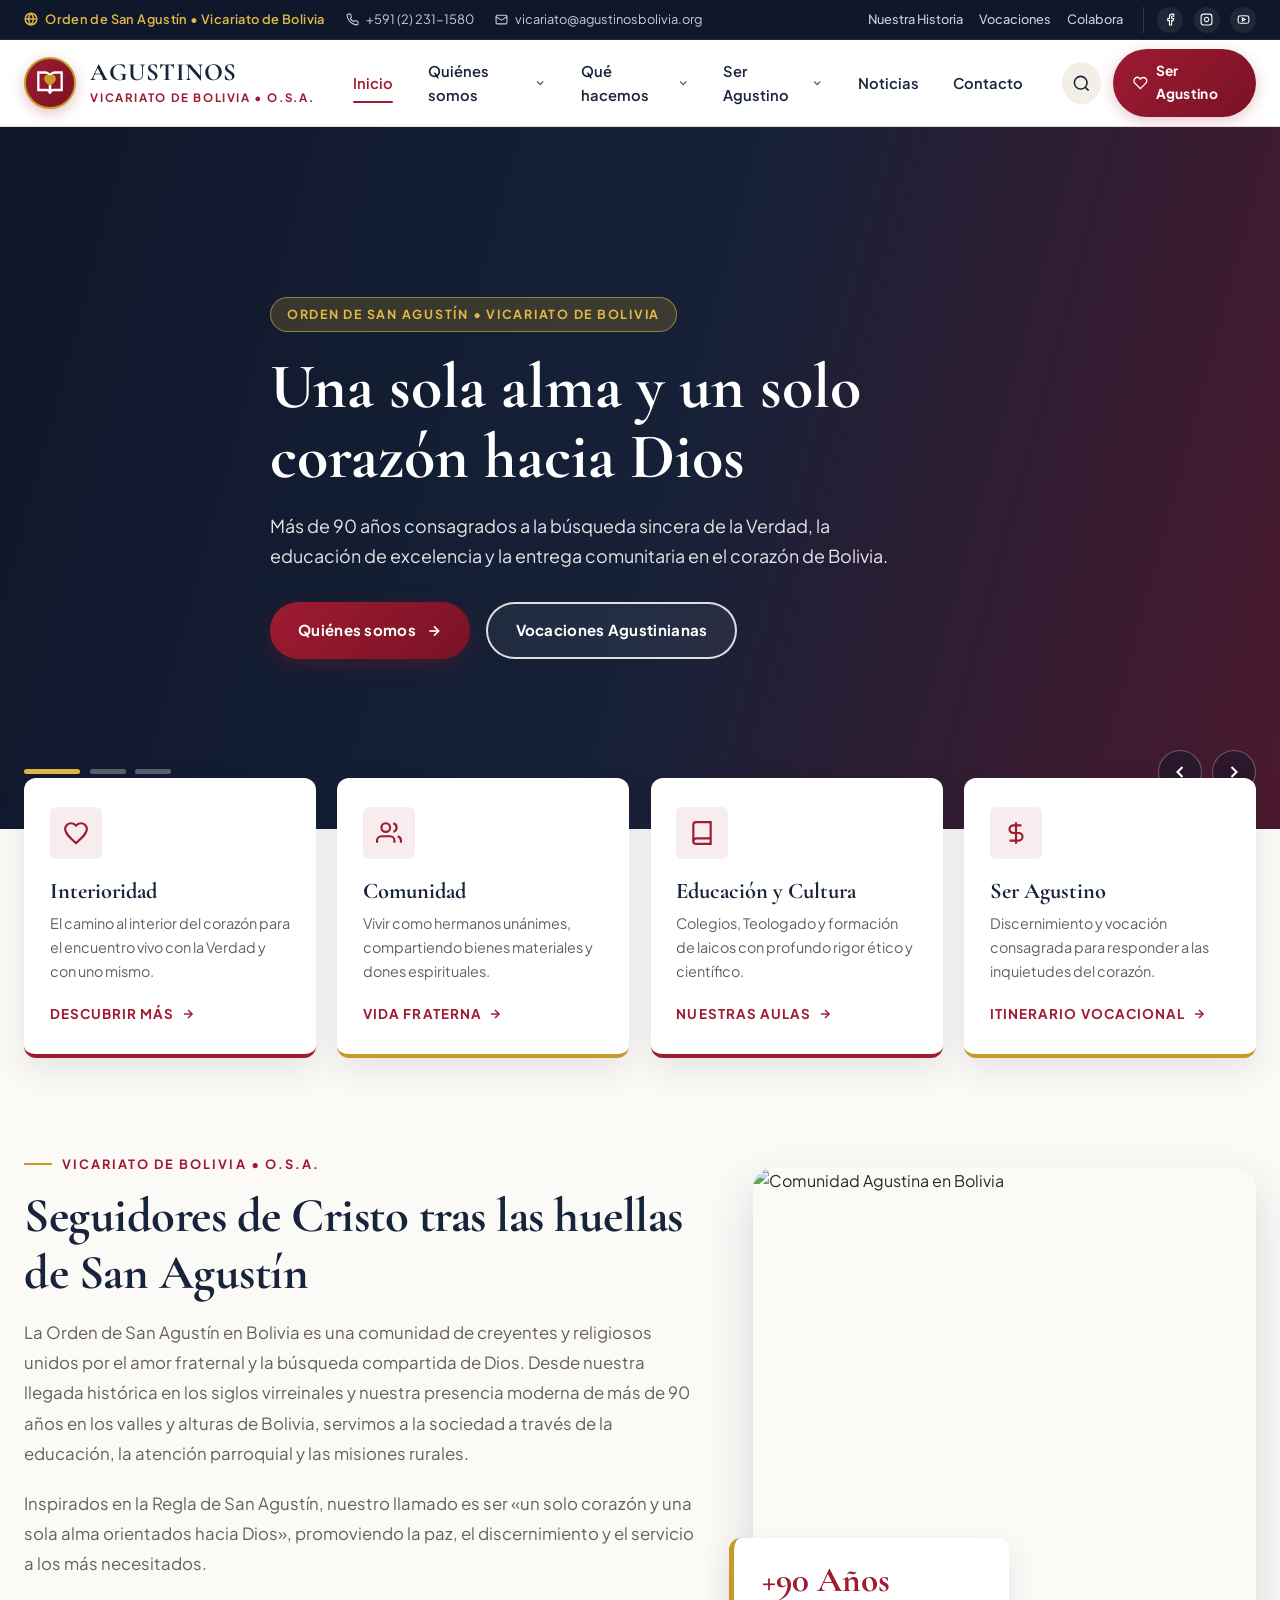
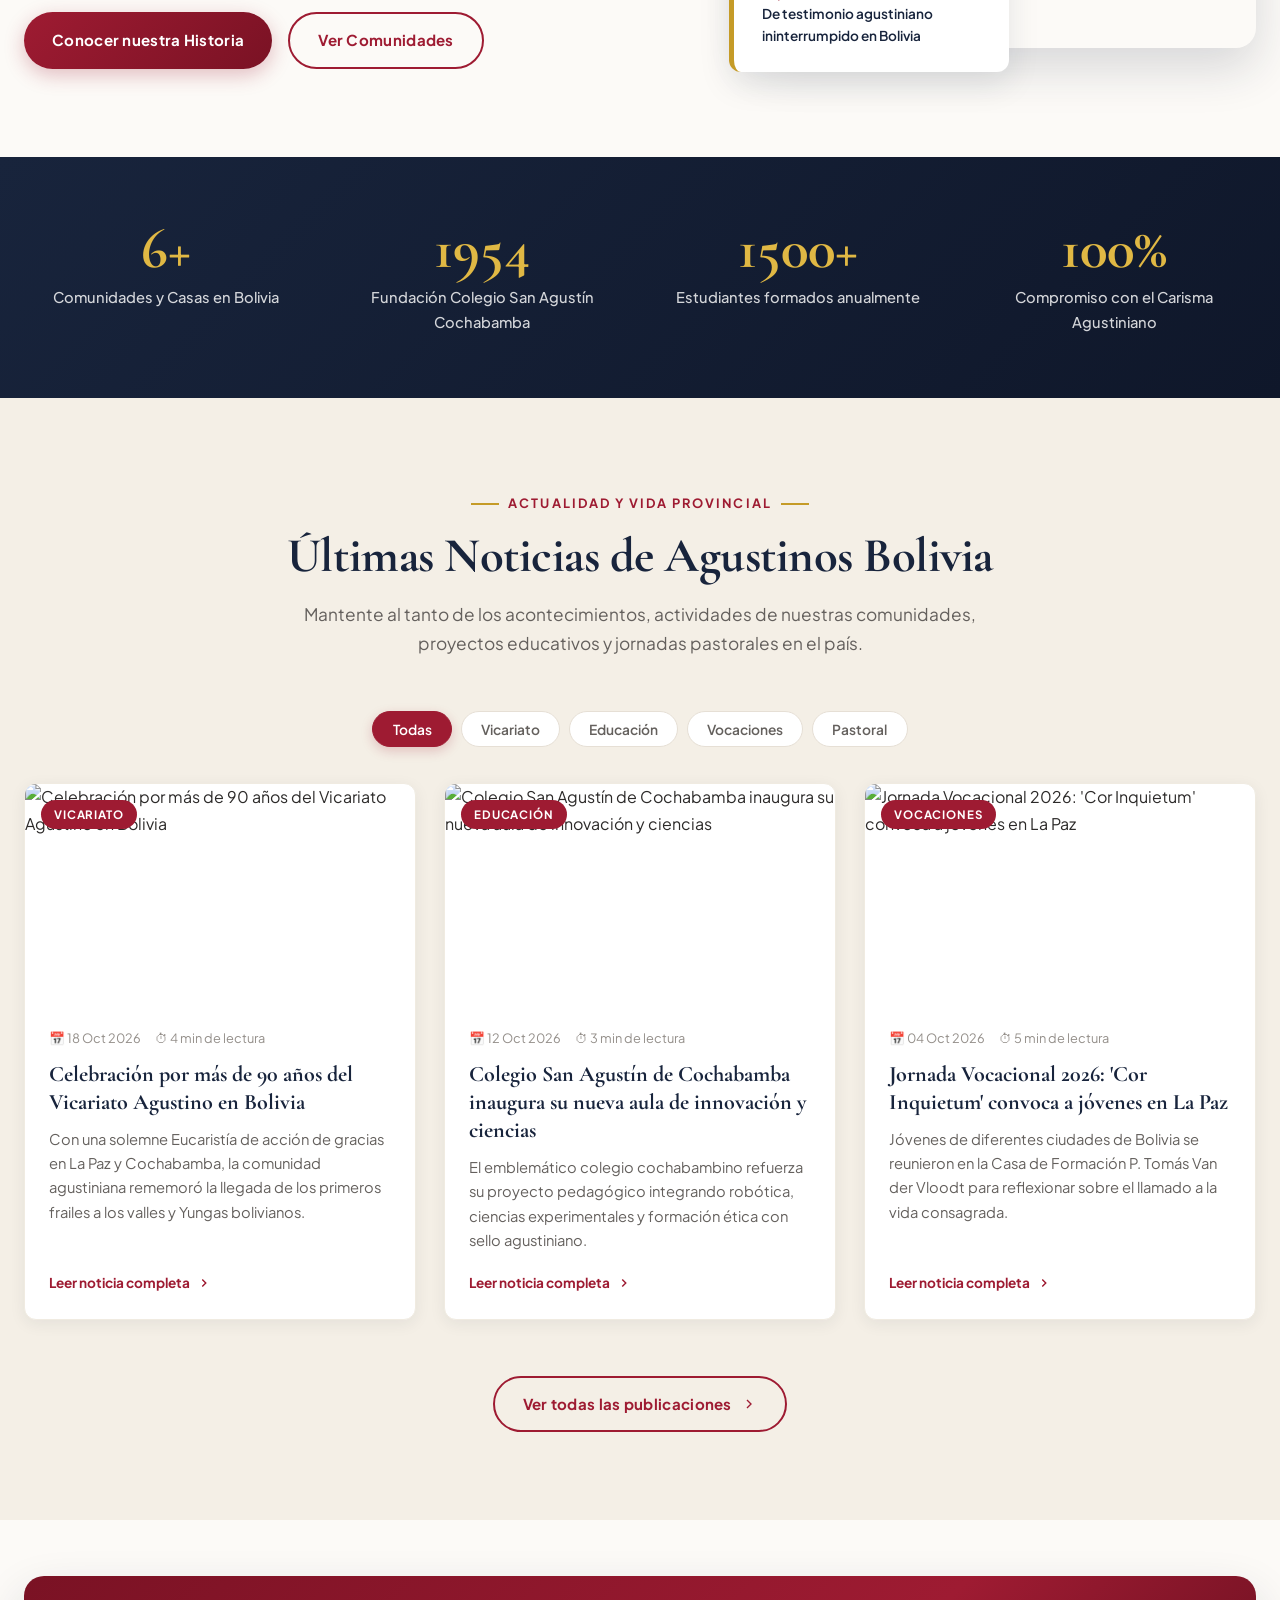
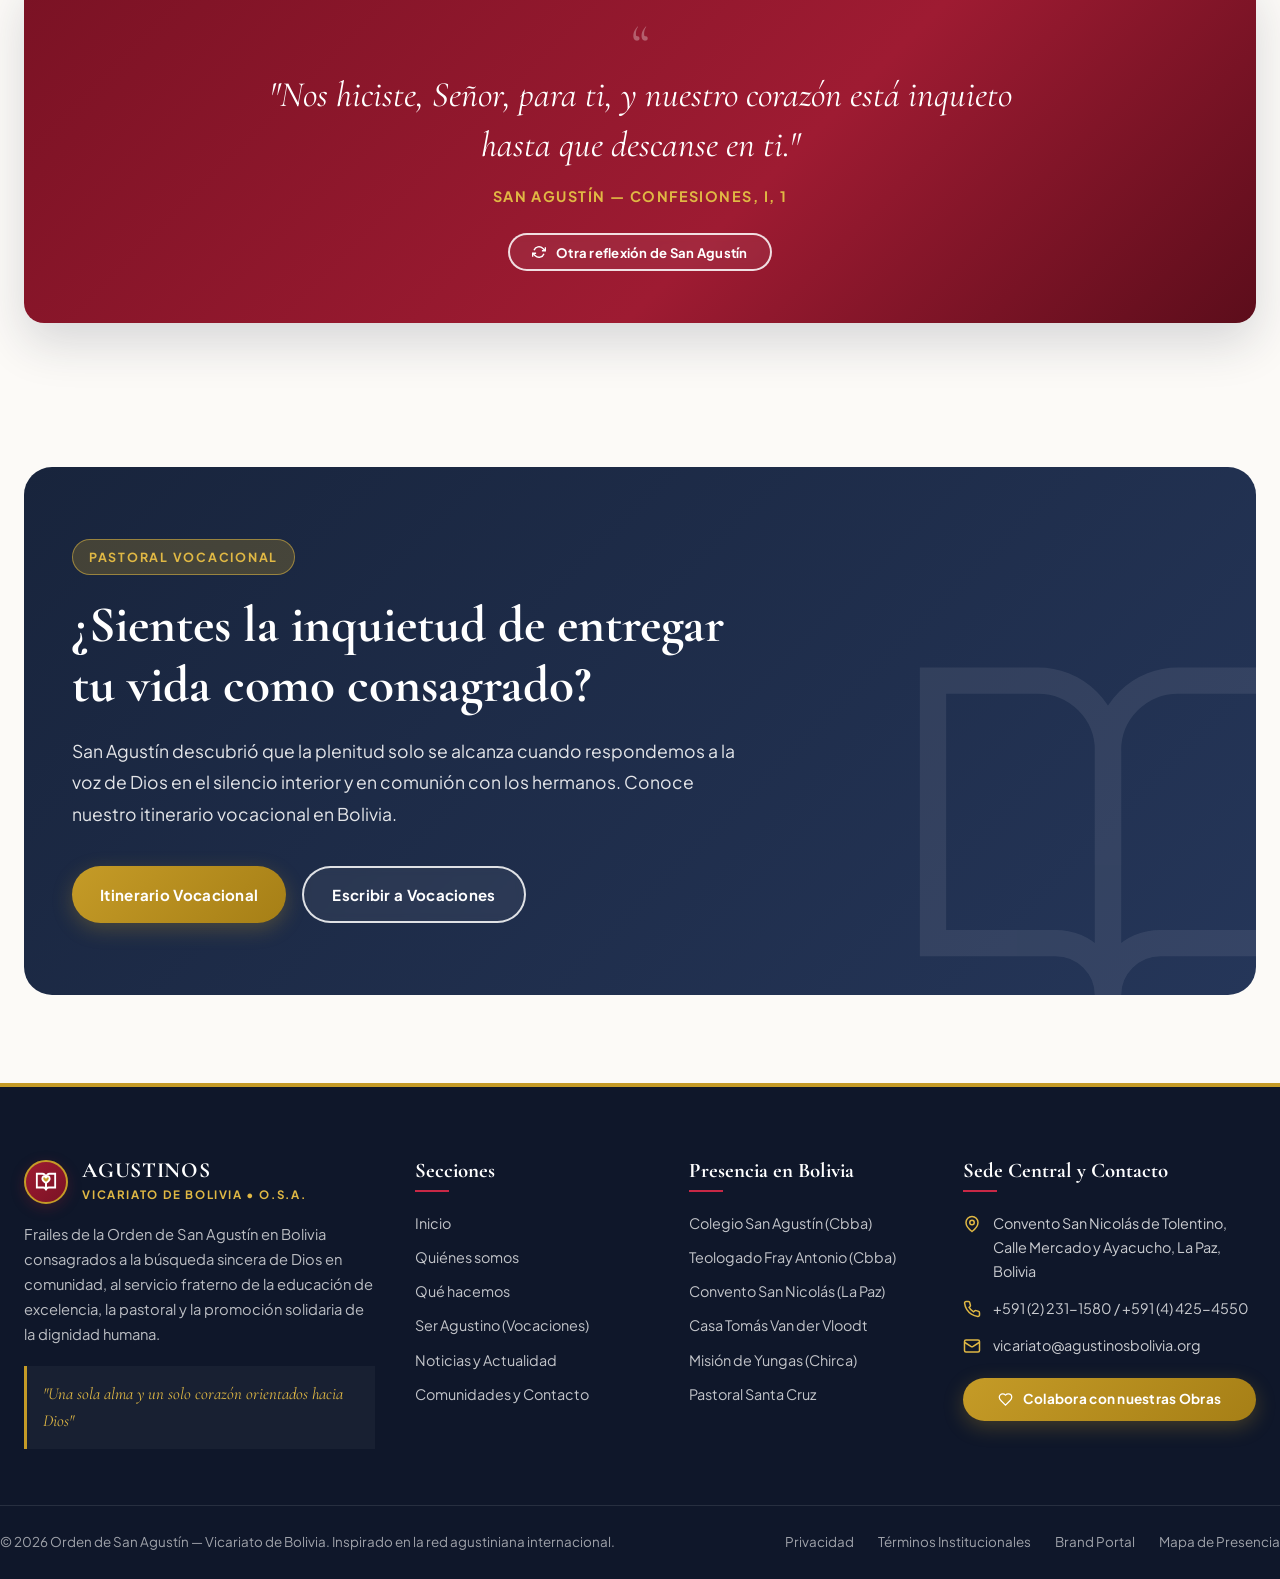
==== index.html @ 73c73b41 "first commit" ====
<!DOCTYPE html>
<html lang="es">
<head>
  <meta charset="UTF-8">
  <meta name="viewport" content="width=device-width, initial-scale=1.0">
  <title>Agustinos Bolivia — Orden de San Agustín | Vicariato de Bolivia</title>
  <meta name="description" content="Sitio oficial del Vicariato de Bolivia de la Orden de San Agustín (O.S.A.). Educación, vida comunitaria, pastoral y vocaciones con el carisma de San Agustín.">
  
  <!-- Google Fonts: Cormorant Garamond & Plus Jakarta Sans -->
  <link rel="preconnect" href="https://fonts.googleapis.com">
  <link rel="preconnect" href="https://fonts.gstatic.com" crossorigin>
  <link href="https://fonts.googleapis.com/css2?family=Cormorant+Garamond:ital,wght@0,500;0,600;0,700;1,400;1,600&family=Plus+Jakarta+Sans:wght@400;500;600;700;800&display=swap" rel="stylesheet">
  
  <!-- Hojas de Estilo Modulares -->
  <link rel="stylesheet" href="css/variables.css">
  <link rel="stylesheet" href="css/layout.css">
  <link rel="stylesheet" href="css/components.css">
  <link rel="stylesheet" href="css/pages.css">
</head>
<body>

  <!-- Contenedor del Encabezado Institucional Dinámico -->
  <div id="headerPlaceholder"></div>

  <main>
    <!-- ==========================================================================
         HERO SLIDER INTERACTIVO (Inspirado en agustinos.es)
         ========================================================================== -->
    <section class="hero-slider" aria-label="Destacados principales">
      <!-- Slide 1 -->
      <div class="hero-slide active">
        <div class="hero-bg" style="background-image: url('https://images.unsplash.com/photo-1544427920-c49ccfb85579?auto=format&fit=crop&w=1920&q=80');"></div>
        <div class="hero-overlay"></div>
        <div class="container hero-content">
          <span class="hero-tag">Orden de San Agustín • Vicariato de Bolivia</span>
          <h1 class="hero-title">Una sola alma y un solo corazón hacia Dios</h1>
          <p class="hero-desc">Más de 90 años consagrados a la búsqueda sincera de la Verdad, la educación de excelencia y la entrega comunitaria en el corazón de Bolivia.</p>
          <div class="hero-actions">
            <a href="pages/quienes-somos.html" class="btn btn-primary">
              Quiénes somos
              <svg width="16" height="16" viewBox="0 0 24 24" fill="none" stroke="currentColor" stroke-width="2.5"><line x1="5" y1="12" x2="19" y2="12"/><polyline points="12 5 19 12 12 19"/></svg>
            </a>
            <a href="pages/ser-agustino.html" class="btn btn-outline-light">Vocaciones Agustinianas</a>
          </div>
        </div>
      </div>

      <!-- Slide 2 -->
      <div class="hero-slide">
        <div class="hero-bg" style="background-image: url('https://images.unsplash.com/photo-1509062522246-3755977927d7?auto=format&fit=crop&w=1920&q=80');"></div>
        <div class="hero-overlay"></div>
        <div class="container hero-content">
          <span class="hero-tag">Educación Agustiniana de Excelencia</span>
          <h2 class="hero-title">Colegio San Agustín de Cochabamba</h2>
          <p class="hero-desc">Formando líderes éticos, intelectuales y solidarios desde 1954 bajo los pilares del humanismo cristiano y el rigor académico.</p>
          <div class="hero-actions">
            <a href="pages/que-hacemos.html#colegio-cbba" class="btn btn-primary">Conocer nuestra Educación</a>
            <a href="pages/contacto.html" class="btn btn-outline-light">Contactar Sede</a>
          </div>
        </div>
      </div>

      <!-- Slide 3 -->
      <div class="hero-slide">
        <div class="hero-bg" style="background-image: url('https://images.unsplash.com/photo-1506744038136-46273834b3fb?auto=format&fit=crop&w=1920&q=80');"></div>
        <div class="hero-overlay"></div>
        <div class="container hero-content">
          <span class="hero-tag">Misión y Fraternidad</span>
          <h2 class="hero-title">Presencia Misionera en los Yungas</h2>
          <p class="hero-desc">Desde las históricas tierras de Chirca y Sud Yungas, acompañamos a las familias campesinas con pastoral social, educación y solidaridad viva.</p>
          <div class="hero-actions">
            <a href="pages/que-hacemos.html#misiones" class="btn btn-primary">Obras y Misiones</a>
            <a href="pages/contacto.html#colabora" class="btn btn-gold">Colaborar</a>
          </div>
        </div>
      </div>

      <!-- Controles del Slider -->
      <div class="hero-controls">
        <div class="container hero-controls-inner">
          <div class="hero-dots" id="heroDots"></div>
          <div class="hero-arrows">
            <button class="hero-arrow" id="heroPrev" aria-label="Slide anterior">
              <svg width="20" height="20" viewBox="0 0 24 24" fill="none" stroke="currentColor" stroke-width="2.5"><polyline points="15 18 9 12 15 6"/></svg>
            </button>
            <button class="hero-arrow" id="heroNext" aria-label="Slide siguiente">
              <svg width="20" height="20" viewBox="0 0 24 24" fill="none" stroke="currentColor" stroke-width="2.5"><polyline points="9 18 15 12 9 6"/></svg>
            </button>
          </div>
        </div>
      </div>
    </section>

    <!-- ==========================================================================
         PILARES INSTITUCIONALES EN PORTADA (Estilo agustinos.es)
         ========================================================================== -->
    <section class="quick-pillars">
      <div class="container">
        <div class="pillars-grid">
          <div class="pillar-card reveal">
            <div>
              <div class="pillar-icon">
                <svg width="26" height="26" viewBox="0 0 24 24" fill="none" stroke="currentColor" stroke-width="2"><path d="M12 21.35l-1.45-1.32C5.4 15.36 2 12.28 2 8.5 2 5.42 4.42 3 7.5 3c1.74 0 3.41.81 4.5 2.09C13.09 3.81 14.76 3 16.5 3 19.58 3 22 5.42 22 8.5c0 3.78-3.4 6.86-8.55 11.54L12 21.35z"/></svg>
              </div>
              <h3 class="pillar-title">Interioridad</h3>
              <p class="pillar-text">El camino al interior del corazón para el encuentro vivo con la Verdad y con uno mismo.</p>
            </div>
            <a href="pages/quienes-somos.html#carisma" class="pillar-link">
              Descubrir más
              <svg width="14" height="14" viewBox="0 0 24 24" fill="none" stroke="currentColor" stroke-width="2.5"><line x1="5" y1="12" x2="19" y2="12"/><polyline points="12 5 19 12 12 19"/></svg>
            </a>
          </div>

          <div class="pillar-card reveal">
            <div>
              <div class="pillar-icon">
                <svg width="26" height="26" viewBox="0 0 24 24" fill="none" stroke="currentColor" stroke-width="2"><path d="M17 21v-2a4 4 0 0 0-4-4H5a4 4 0 0 0-4 4v2"/><circle cx="9" cy="7" r="4"/><path d="M23 21v-2a4 4 0 0 0-3-3.87"/><path d="M16 3.13a4 4 0 0 1 0 7.75"/></svg>
              </div>
              <h3 class="pillar-title">Comunidad</h3>
              <p class="pillar-text">Vivir como hermanos unánimes, compartiendo bienes materiales y dones espirituales.</p>
            </div>
            <a href="pages/quienes-somos.html#carisma" class="pillar-link">
              Vida Fraterna
              <svg width="14" height="14" viewBox="0 0 24 24" fill="none" stroke="currentColor" stroke-width="2.5"><line x1="5" y1="12" x2="19" y2="12"/><polyline points="12 5 19 12 12 19"/></svg>
            </a>
          </div>

          <div class="pillar-card reveal">
            <div>
              <div class="pillar-icon">
                <svg width="26" height="26" viewBox="0 0 24 24" fill="none" stroke="currentColor" stroke-width="2"><path d="M4 19.5A2.5 2.5 0 0 1 6.5 17H20"/><path d="M6.5 2H20v20H6.5A2.5 2.5 0 0 1 4 19.5v-15A2.5 2.5 0 0 1 6.5 2z"/></svg>
              </div>
              <h3 class="pillar-title">Educación y Cultura</h3>
              <p class="pillar-text">Colegios, Teologado y formación de laicos con profundo rigor ético y científico.</p>
            </div>
            <a href="pages/que-hacemos.html#educacion" class="pillar-link">
              Nuestras Aulas
              <svg width="14" height="14" viewBox="0 0 24 24" fill="none" stroke="currentColor" stroke-width="2.5"><line x1="5" y1="12" x2="19" y2="12"/><polyline points="12 5 19 12 12 19"/></svg>
            </a>
          </div>

          <div class="pillar-card reveal">
            <div>
              <div class="pillar-icon">
                <svg width="26" height="26" viewBox="0 0 24 24" fill="none" stroke="currentColor" stroke-width="2"><path d="M12 2v20"/><path d="M17 5H9.5a3.5 3.5 0 0 0 0 7h5a3.5 3.5 0 0 1 0 7H6"/></svg>
              </div>
              <h3 class="pillar-title">Ser Agustino</h3>
              <p class="pillar-text">Discernimiento y vocación consagrada para responder a las inquietudes del corazón.</p>
            </div>
            <a href="pages/ser-agustino.html" class="pillar-link">
              Itinerario Vocacional
              <svg width="14" height="14" viewBox="0 0 24 24" fill="none" stroke="currentColor" stroke-width="2.5"><line x1="5" y1="12" x2="19" y2="12"/><polyline points="12 5 19 12 12 19"/></svg>
            </a>
          </div>
        </div>
      </div>
    </section>

    <!-- ==========================================================================
         QUIÉNES SOMOS & PRESENCIA EN BOLIVIA
         ========================================================================== -->
    <section class="section-padding">
      <div class="container two-col-layout" style="align-items: center;">
        <div class="reveal">
          <span class="section-eyebrow">Vicariato de Bolivia • O.S.A.</span>
          <h2 class="section-title">Seguidores de Cristo tras las huellas de San Agustín</h2>
          <p style="font-size: 1.05rem; color: var(--clr-text-muted); margin-bottom: 1.25rem; line-height: 1.8;">
            La Orden de San Agustín en Bolivia es una comunidad de creyentes y religiosos unidos por el amor fraternal y la búsqueda compartida de Dios. Desde nuestra llegada histórica en los siglos virreinales y nuestra presencia moderna de más de 90 años en los valles y alturas de Bolivia, servimos a la sociedad a través de la educación, la atención parroquial y las misiones rurales.
          </p>
          <p style="font-size: 1.05rem; color: var(--clr-text-muted); margin-bottom: 2rem; line-height: 1.8;">
            Inspirados en la Regla de San Agustín, nuestro llamado es ser «un solo corazón y una sola alma orientados hacia Dios», promoviendo la paz, el discernimiento y el servicio a los más necesitados.
          </p>
          <div style="display: flex; gap: 1rem; flex-wrap: wrap;">
            <a href="pages/quienes-somos.html" class="btn btn-primary">Conocer nuestra Historia</a>
            <a href="pages/contacto.html#comunidades" class="btn btn-outline-primary">Ver Comunidades</a>
          </div>
        </div>

        <div class="reveal" style="position: relative;">
          <div style="border-radius: var(--radius-lg); overflow: hidden; box-shadow: var(--shadow-lg);">
            <img src="https://images.unsplash.com/photo-1548625361-16a798993264?auto=format&fit=crop&w=1000&q=80" alt="Comunidad Agustina en Bolivia" style="width: 100%; height: 480px; object-fit: cover;">
          </div>
          <div style="position: absolute; bottom: -1.5rem; left: -1.5rem; background: var(--clr-surface); padding: 1.5rem 1.75rem; border-radius: var(--radius-md); box-shadow: var(--shadow-md); border-left: 5px solid var(--clr-gold); max-width: 280px;">
            <div style="font-size: 2.2rem; font-family: var(--font-serif); font-weight: 700; color: var(--clr-primary); line-height: 1;">+90 Años</div>
            <div style="font-size: 0.85rem; font-weight: 600; color: var(--clr-navy); margin-top: 0.35rem;">De testimonio agustiniano ininterrumpido en Bolivia</div>
          </div>
        </div>
      </div>
    </section>

    <!-- ==========================================================================
         BANNER DE CIFRAS Y ALCANCE INSTITUCIONAL
         ========================================================================== -->
    <section class="stats-banner">
      <div class="container">
        <div class="stats-grid">
          <div class="reveal">
            <div class="stat-number">6+</div>
            <div class="stat-label">Comunidades y Casas en Bolivia</div>
          </div>
          <div class="reveal">
            <div class="stat-number">1954</div>
            <div class="stat-label">Fundación Colegio San Agustín Cochabamba</div>
          </div>
          <div class="reveal">
            <div class="stat-number">1500+</div>
            <div class="stat-label">Estudiantes formados anualmente</div>
          </div>
          <div class="reveal">
            <div class="stat-number">100%</div>
            <div class="stat-label">Compromiso con el Carisma Agustiniano</div>
          </div>
        </div>
      </div>
    </section>

    <!-- ==========================================================================
         NOTICIAS Y ACTUALIDAD PROVINCIAL (Filtros y Tarjetas)
         ========================================================================== -->
    <section class="section-padding bg-alt">
      <div class="container">
        <div class="section-header center reveal">
          <span class="section-eyebrow">Actualidad y Vida Provincial</span>
          <h2 class="section-title">Últimas Noticias de Agustinos Bolivia</h2>
          <p class="section-subtitle">Mantente al tanto de los acontecimientos, actividades de nuestras comunidades, proyectos educativos y jornadas pastorales en el país.</p>
        </div>

        <div class="filter-tabs reveal" id="newsFilterTabs" style="justify-content: center;">
          <button class="filter-tab active" data-filter="all">Todas</button>
          <button class="filter-tab" data-filter="vicariato">Vicariato</button>
          <button class="filter-tab" data-filter="educacion">Educación</button>
          <button class="filter-tab" data-filter="vocaciones">Vocaciones</button>
          <button class="filter-tab" data-filter="pastoral">Pastoral</button>
        </div>

        <div class="news-grid" id="homeNewsGrid">
          <!-- Inyectado dinámicamente desde AGUSTINOS_DATA.news -->
        </div>

        <div style="text-align: center; margin-top: 3.5rem;" class="reveal">
          <a href="pages/noticias.html" class="btn btn-outline-primary">
            Ver todas las publicaciones
            <svg width="16" height="16" viewBox="0 0 24 24" fill="none" stroke="currentColor" stroke-width="2"><polyline points="9 18 15 12 9 6"/></svg>
          </a>
        </div>
      </div>
    </section>

    <!-- ==========================================================================
         CITA VIVA DE SAN AGUSTÍN
         ========================================================================== -->
    <section class="section-padding-sm">
      <div class="container">
        <div class="quote-showcase reveal">
          <div style="font-size: 3.5rem; opacity: 0.3; font-family: var(--font-serif); line-height: 0.6; margin-bottom: 0.5rem;">“</div>
          <p class="quote-text" id="featuredQuote">
            "Nos hiciste, Señor, para ti, y nuestro corazón está inquieto hasta que descanse en ti."
          </p>
          <div class="quote-source" id="featuredQuoteSource">San Agustín — Confesiones, I, 1</div>
          <button class="btn btn-outline-light" id="changeQuoteBtn" style="padding: 0.55rem 1.4rem; font-size: 0.82rem;">
            <svg width="14" height="14" viewBox="0 0 24 24" fill="none" stroke="currentColor" stroke-width="2.5"><polyline points="23 4 23 10 17 10"/><polyline points="1 20 1 14 7 14"/><path d="M3.51 9a9 9 0 0 1 14.85-3.36L23 10M1 14l4.64 4.36A9 9 0 0 0 20.49 15"/></svg>
            Otra reflexión de San Agustín
          </button>
        </div>
      </div>
    </section>

    <!-- ==========================================================================
         LLAMADO VOCACIONAL & COMUNIÓN
         ========================================================================== -->
    <section class="section-padding">
      <div class="container">
        <div style="background: linear-gradient(135deg, var(--clr-navy) 0%, var(--clr-navy-light) 100%); border-radius: var(--radius-xl); padding: 4.5rem 3rem; color: var(--clr-white); position: relative; overflow: hidden;" class="reveal">
          <div style="position: absolute; right: -5%; bottom: -10%; opacity: 0.08; width: 420px; height: 420px;">
            <svg viewBox="0 0 24 24" fill="none" stroke="#FFFFFF" stroke-width="1.5">
              <path d="M2 3h6a4 4 0 0 1 4 4v14a3 3 0 0 0-3-3H2z"/>
              <path d="M22 3h-6a4 4 0 0 0-4 4v14a3 3 0 0 1 3-3h7z"/>
            </svg>
          </div>
          <div style="max-width: 680px; position: relative; z-index: 2;">
            <span class="hero-tag" style="background: rgba(197, 155, 39, 0.25);">Pastoral Vocacional</span>
            <h2 style="font-size: clamp(2.2rem, 4vw, 3.2rem); color: var(--clr-white); margin-bottom: 1.25rem;">
              ¿Sientes la inquietud de entregar tu vida como consagrado?
            </h2>
            <p style="font-size: 1.1rem; color: rgba(255, 255, 255, 0.88); line-height: 1.8; margin-bottom: 2.25rem;">
              San Agustín descubrió que la plenitud solo se alcanza cuando respondemos a la voz de Dios en el silencio interior y en comunión con los hermanos. Conoce nuestro itinerario vocacional en Bolivia.
            </p>
            <div style="display: flex; gap: 1rem; flex-wrap: wrap;">
              <a href="pages/ser-agustino.html" class="btn btn-gold">Itinerario Vocacional</a>
              <a href="pages/ser-agustino.html#discernimiento" class="btn btn-outline-light">Escribir a Vocaciones</a>
            </div>
          </div>
        </div>
      </div>
    </section>
  </main>

  <!-- Contenedor del Pie de Página y Modales Dinámicos -->
  <div id="footerPlaceholder"></div>
  <div id="modalsPlaceholder"></div>

  <!-- Scripts Modulares -->
  <script src="js/data.js"></script>
  <script src="js/components.js"></script>
  <script src="js/main.js"></script>
  <script>
    // Inyectar componentes institucionales
    document.getElementById('headerPlaceholder').innerHTML = renderInstitutionalHeader('inicio', '');
    document.getElementById('footerPlaceholder').innerHTML = renderInstitutionalFooter('');
    document.getElementById('modalsPlaceholder').innerHTML = renderModalsAndOverlays();

    // Renderizar Noticias en la Portada (Primeras 3 o según filtro)
    function renderHomeNews(filter = 'all') {
      const container = document.getElementById('homeNewsGrid');
      if (!container || typeof AGUSTINOS_DATA === 'undefined') return;

      const filtered = filter === 'all' 
        ? AGUSTINOS_DATA.news.slice(0, 3) 
        : AGUSTINOS_DATA.news.filter(n => n.category === filter);

      container.innerHTML = filtered.map(item => `
        <article class="news-card reveal" onclick="openNewsModal(${item.id})" style="cursor: pointer;">
          <div class="news-thumb">
            <img src="${item.thumb}" alt="${escapeHtml(item.title)}" loading="lazy">
            <span class="news-badge">${escapeHtml(item.categoryLabel)}</span>
          </div>
          <div class="news-body">
            <div class="news-meta">
              <span>📅 ${escapeHtml(item.date)}</span>
              <span>⏱ ${escapeHtml(item.readTime)}</span>
            </div>
            <h3 class="news-title">${escapeHtml(item.title)}</h3>
            <p class="news-excerpt">${escapeHtml(item.excerpt)}</p>
            <span class="news-read-more">
              Leer noticia completa
              <svg width="14" height="14" viewBox="0 0 24 24" fill="none" stroke="currentColor" stroke-width="2.5"><polyline points="9 18 15 12 9 6"/></svg>
            </span>
          </div>
        </article>
      `).join('');

      initScrollReveal();
    }

    renderHomeNews('all');

    // Filtros de noticias en portada
    document.querySelectorAll('#newsFilterTabs .filter-tab').forEach(btn => {
      btn.addEventListener('click', () => {
        document.querySelectorAll('#newsFilterTabs .filter-tab').forEach(b => b.classList.remove('active'));
        btn.classList.add('active');
        renderHomeNews(btn.dataset.filter);
      });
    });

    // Citas rotativas de San Agustín
    let quoteIndex = 0;
    const quoteBtn = document.getElementById('changeQuoteBtn');
    if (quoteBtn && typeof AGUSTINOS_DATA !== 'undefined') {
      quoteBtn.addEventListener('click', () => {
        quoteIndex = (quoteIndex + 1) % AGUSTINOS_DATA.quotes.length;
        const q = AGUSTINOS_DATA.quotes[quoteIndex];
        const textEl = document.getElementById('featuredQuote');
        const srcEl = document.getElementById('featuredQuoteSource');
        if (textEl && srcEl) {
          textEl.textContent = `"${q.text}"`;
          srcEl.textContent = q.source;
        }
      });
    }
  </script>
</body>
</html>
---- css/variables.css ----
:root {
  /* Paleta Institucional Agustiniana (inspirada en agustinos.es con identidad para Bolivia) */
  --clr-primary: #9e1b32;          /* Rojo carmesí agustiniano (Corazón ardiente) */
  --clr-primary-dark: #7a1224;     /* Granate profundo */
  --clr-primary-light: #c82846;    /* Carmesí vibrante */
  --clr-primary-soft: rgba(158, 27, 50, 0.08);

  --clr-gold: #c59b27;             /* Dorado litúrgico e institucional */
  --clr-gold-light: #e0b844;
  --clr-gold-soft: rgba(197, 155, 39, 0.14);

  --clr-navy: #18243c;             /* Azul profundo institucional (Interioridad y estudio) */
  --clr-navy-light: #253659;
  --clr-navy-dark: #0f172a;

  --clr-bg: #fcfaf7;               /* Fondo cálido crema suave */
  --clr-bg-alt: #f4efe6;           /* Fondo secundario piedra/pergamino */
  --clr-surface: #ffffff;          /* Superficie de tarjetas */

  --clr-text: #2c2a29;             /* Texto principal oscuro cálido */
  --clr-text-muted: #64605d;       /* Texto secundario */
  --clr-text-light: #948f8a;       /* Texto auxiliar */
  --clr-white: #ffffff;

  --clr-border: #e6dfd5;
  --clr-border-light: #f0ebe1;

  --clr-success: #1f7a4c;
  --clr-info: #1d5b8c;

  /* Tipografía */
  --font-serif: 'Cormorant Garamond', Georgia, 'Times New Roman', serif;
  --font-sans: 'Plus Jakarta Sans', -apple-system, BlinkMacSystemFont, 'Segoe UI', Roboto, sans-serif;

  /* Espaciados y Contenedores */
  --container-max: 1280px;
  --container-narrow: 960px;
  --header-height: 86px;
  --topbar-height: 40px;

  /* Bordes y Sombras */
  --radius-sm: 6px;
  --radius-md: 12px;
  --radius-lg: 20px;
  --radius-xl: 28px;
  --radius-full: 9999px;

  --shadow-xs: 0 2px 6px rgba(24, 36, 60, 0.04);
  --shadow-sm: 0 4px 16px rgba(24, 36, 60, 0.07);
  --shadow-md: 0 12px 32px rgba(24, 36, 60, 0.10);
  --shadow-lg: 0 20px 48px rgba(24, 36, 60, 0.16);
  --shadow-primary: 0 10px 26px rgba(158, 27, 50, 0.25);

  /* Transiciones */
  --transition-fast: 0.2s cubic-bezier(0.4, 0, 0.2, 1);
  --transition-base: 0.35s cubic-bezier(0.4, 0, 0.2, 1);
  --transition-slow: 0.6s cubic-bezier(0.22, 1, 0.36, 1);
}

/* Reset y Base */
*,
*::before,
*::after {
  box-sizing: border-box;
  margin: 0;
  padding: 0;
}

html {
  scroll-behavior: smooth;
  font-size: 16px;
}

body {
  font-family: var(--font-sans);
  color: var(--clr-text);
  background-color: var(--clr-bg);
  line-height: 1.65;
  overflow-x: hidden;
  -webkit-font-smoothing: antialiased;
}

h1, h2, h3, h4, .serif-heading {
  font-family: var(--font-serif);
  font-weight: 700;
  line-height: 1.18;
  color: var(--clr-navy);
}

a {
  color: inherit;
  text-decoration: none;
  transition: color var(--transition-fast);
}

img {
  max-width: 100%;
  height: auto;
  display: block;
}

ul {
  list-style: none;
}

button, input, select, textarea {
  font-family: inherit;
  font-size: inherit;
  border: none;
  outline: none;
  background: none;
}

button {
  cursor: pointer;
}

.container {
  width: 100%;
  max-width: var(--container-max);
  margin: 0 auto;
  padding: 0 1.5rem;
}

.container-narrow {
  width: 100%;
  max-width: var(--container-narrow);
  margin: 0 auto;
  padding: 0 1.5rem;
}

.section-padding {
  padding: 5.5rem 0;
}

.section-padding-sm {
  padding: 3.5rem 0;
}

.bg-alt {
  background-color: var(--clr-bg-alt);
}

.bg-navy {
  background-color: var(--clr-navy);
  color: var(--clr-white);
}

.bg-primary {
  background-color: var(--clr-primary);
  color: var(--clr-white);
}

/* Encabezados de Sección al estilo agustinos.es */
.section-header {
  margin-bottom: 3.25rem;
}

.section-header.center {
  text-align: center;
  max-width: 720px;
  margin-left: auto;
  margin-right: auto;
}

.section-eyebrow {
  display: inline-flex;
  align-items: center;
  gap: 0.6rem;
  font-size: 0.8rem;
  font-weight: 700;
  text-transform: uppercase;
  letter-spacing: 0.16em;
  color: var(--clr-primary);
  margin-bottom: 0.75rem;
}

.section-eyebrow::before {
  content: "";
  display: inline-block;
  width: 28px;
  height: 2px;
  background-color: var(--clr-gold);
}

.section-header.center .section-eyebrow::after {
  content: "";
  display: inline-block;
  width: 28px;
  height: 2px;
  background-color: var(--clr-gold);
}

.section-title {
  font-size: clamp(2.1rem, 3.8vw, 3.1rem);
  color: var(--clr-navy);
  margin-bottom: 1rem;
  letter-spacing: -0.01em;
}

.section-subtitle {
  font-size: 1.08rem;
  color: var(--clr-text-muted);
  line-height: 1.7;
}

/* Animaciones Reveal */
.reveal {
  opacity: 0;
  transform: translateY(24px);
  transition: opacity 0.65s ease, transform 0.65s ease;
}

.reveal.visible {
  opacity: 1;
  transform: translateY(0);
}
---- css/layout.css ----
/* ==========================================================================
   TOPBAR INSTITUCIONAL (Estilo Agustinos)
   ========================================================================== */
.topbar {
  background-color: var(--clr-navy-dark);
  color: rgba(255, 255, 255, 0.82);
  font-size: 0.8rem;
  min-height: var(--topbar-height);
  display: flex;
  align-items: center;
  border-bottom: 1px solid rgba(255, 255, 255, 0.08);
  position: relative;
  z-index: 1002;
}

.topbar-inner {
  display: flex;
  align-items: center;
  justify-content: space-between;
  gap: 1rem;
}

.topbar-left {
  display: flex;
  align-items: center;
  gap: 1.35rem;
  flex-wrap: wrap;
}

.topbar-badge {
  display: inline-flex;
  align-items: center;
  gap: 0.45rem;
  color: var(--clr-gold-light);
  font-weight: 600;
  letter-spacing: 0.03em;
}

.topbar-info {
  display: inline-flex;
  align-items: center;
  gap: 0.4rem;
  color: rgba(255, 255, 255, 0.78);
}

.topbar-info:hover {
  color: var(--clr-white);
}

.topbar-right {
  display: flex;
  align-items: center;
  gap: 1.25rem;
}

.topbar-links {
  display: flex;
  align-items: center;
  gap: 1rem;
}

.topbar-links a {
  color: rgba(255, 255, 255, 0.78);
  font-weight: 500;
  transition: color var(--transition-fast);
}

.topbar-links a:hover {
  color: var(--clr-gold-light);
}

.topbar-socials {
  display: flex;
  align-items: center;
  gap: 0.65rem;
  padding-left: 0.85rem;
  border-left: 1px solid rgba(255, 255, 255, 0.15);
}

.topbar-socials a {
  width: 26px;
  height: 26px;
  border-radius: 50%;
  display: inline-flex;
  align-items: center;
  justify-content: center;
  background: rgba(255, 255, 255, 0.07);
  color: var(--clr-white);
  transition: all var(--transition-fast);
}

.topbar-socials a:hover {
  background: var(--clr-primary);
  transform: translateY(-1px);
}

/* ==========================================================================
   HEADER Y NAVEGACIÓN PRINCIPAL CON MEGA-MENÚ (Inspirado en agustinos.es)
   ========================================================================== */
.site-header {
  position: sticky;
  top: 0;
  z-index: 1000;
  background-color: rgba(255, 255, 255, 0.97);
  backdrop-filter: blur(12px);
  border-bottom: 1px solid var(--clr-border);
  transition: box-shadow var(--transition-base), height var(--transition-base);
}

.site-header.scrolled {
  box-shadow: var(--shadow-md);
}

.header-inner {
  display: flex;
  align-items: center;
  justify-content: space-between;
  min-height: var(--header-height);
  gap: 1.5rem;
}

/* Brand / Logo */
.brand-logo {
  display: flex;
  align-items: center;
  gap: 0.9rem;
  text-decoration: none;
  flex-shrink: 0;
}

.brand-crest {
  width: 52px;
  height: 52px;
  border-radius: 50%;
  background: linear-gradient(135deg, var(--clr-primary), var(--clr-primary-dark));
  display: flex;
  align-items: center;
  justify-content: center;
  box-shadow: 0 4px 14px rgba(158, 27, 50, 0.28);
  border: 2px solid var(--clr-gold);
  flex-shrink: 0;
  transition: transform var(--transition-base);
}

.brand-logo:hover .brand-crest {
  transform: scale(1.05);
}

.brand-text {
  display: flex;
  flex-direction: column;
}

.brand-title {
  font-family: var(--font-serif);
  font-size: 1.55rem;
  font-weight: 700;
  letter-spacing: 0.03em;
  color: var(--clr-navy);
  line-height: 1.05;
  text-transform: uppercase;
}

.brand-subtitle {
  font-size: 0.72rem;
  font-weight: 700;
  text-transform: uppercase;
  letter-spacing: 0.14em;
  color: var(--clr-primary);
  margin-top: 0.2rem;
}

/* Menú Principal */
.main-nav {
  display: flex;
  align-items: center;
  gap: 0.25rem;
}

.nav-item {
  position: relative;
}

.nav-link {
  display: inline-flex;
  align-items: center;
  gap: 0.35rem;
  padding: 0.75rem 0.95rem;
  font-size: 0.92rem;
  font-weight: 600;
  color: var(--clr-navy);
  border-radius: var(--radius-sm);
  transition: all var(--transition-fast);
  position: relative;
}

.nav-link svg {
  width: 14px;
  height: 14px;
  transition: transform var(--transition-fast);
  opacity: 0.7;
}

.nav-item:hover .nav-link,
.nav-link.active {
  color: var(--clr-primary);
}

.nav-link.active::after {
  content: "";
  position: absolute;
  bottom: 4px;
  left: 0.95rem;
  right: 0.95rem;
  height: 2.5px;
  background-color: var(--clr-primary);
  border-radius: 2px;
}

.nav-item:hover .nav-link svg {
  transform: rotate(180deg);
  opacity: 1;
}

/* Dropdown / Mega-Menu */
.dropdown-menu {
  position: absolute;
  top: calc(100% + 4px);
  left: 0;
  min-width: 260px;
  background: var(--clr-surface);
  border-radius: var(--radius-md);
  box-shadow: var(--shadow-lg);
  border: 1px solid var(--clr-border);
  border-top: 3px solid var(--clr-primary);
  padding: 0.85rem;
  opacity: 0;
  visibility: hidden;
  transform: translateY(10px);
  transition: all var(--transition-fast);
  z-index: 1010;
}

.dropdown-menu.mega-menu {
  min-width: 580px;
  left: -120px;
  display: grid;
  grid-template-columns: repeat(2, 1fr);
  gap: 1.25rem;
  padding: 1.4rem;
}

.nav-item:hover .dropdown-menu {
  opacity: 1;
  visibility: visible;
  transform: translateY(0);
}

.mega-col-title {
  font-size: 0.75rem;
  font-weight: 800;
  text-transform: uppercase;
  letter-spacing: 0.12em;
  color: var(--clr-primary);
  margin-bottom: 0.65rem;
  padding-bottom: 0.4rem;
  border-bottom: 1px solid var(--clr-border-light);
}

.dropdown-list {
  display: flex;
  flex-direction: column;
  gap: 0.2rem;
}

.dropdown-link {
  display: flex;
  align-items: center;
  gap: 0.65rem;
  padding: 0.55rem 0.7rem;
  border-radius: var(--radius-sm);
  font-size: 0.88rem;
  font-weight: 500;
  color: var(--clr-text);
  transition: all var(--transition-fast);
}

.dropdown-link:hover {
  background-color: var(--clr-primary-soft);
  color: var(--clr-primary);
  transform: translateX(3px);
}

.dropdown-link .link-dot {
  width: 6px;
  height: 6px;
  border-radius: 50%;
  background-color: var(--clr-gold);
  flex-shrink: 0;
}

/* Acciones derechas del Header */
.header-actions {
  display: flex;
  align-items: center;
  gap: 0.75rem;
}

.search-trigger {
  width: 42px;
  height: 42px;
  border-radius: 50%;
  display: inline-flex;
  align-items: center;
  justify-content: center;
  color: var(--clr-navy);
  background-color: var(--clr-bg-alt);
  transition: all var(--transition-fast);
}

.search-trigger:hover {
  background-color: var(--clr-primary);
  color: var(--clr-white);
}

.btn-header-cta {
  display: inline-flex;
  align-items: center;
  gap: 0.5rem;
  padding: 0.68rem 1.25rem;
  border-radius: var(--radius-full);
  background: linear-gradient(135deg, var(--clr-primary), var(--clr-primary-dark));
  color: var(--clr-white);
  font-size: 0.86rem;
  font-weight: 700;
  letter-spacing: 0.02em;
  box-shadow: 0 4px 14px rgba(158, 27, 50, 0.25);
  transition: all var(--transition-fast);
}

.btn-header-cta:hover {
  transform: translateY(-2px);
  box-shadow: var(--shadow-primary);
  color: var(--clr-white);
}

.mobile-menu-toggle {
  display: none;
  width: 42px;
  height: 42px;
  border-radius: var(--radius-sm);
  align-items: center;
  justify-content: center;
  color: var(--clr-navy);
  background: var(--clr-bg-alt);
}

/* ==========================================================================
   BUSCADOR GLOBAL MODAL (Estilo agustinos.es)
   ========================================================================== */
.search-overlay {
  position: fixed;
  inset: 0;
  background: rgba(15, 23, 42, 0.82);
  backdrop-filter: blur(8px);
  z-index: 2000;
  display: flex;
  align-items: flex-start;
  justify-content: center;
  padding: 6rem 1.5rem 2rem;
  opacity: 0;
  visibility: hidden;
  transition: all var(--transition-base);
}

.search-overlay.open {
  opacity: 1;
  visibility: visible;
}

.search-modal {
  width: 100%;
  max-width: 720px;
  background: var(--clr-surface);
  border-radius: var(--radius-lg);
  box-shadow: var(--shadow-lg);
  overflow: hidden;
  transform: translateY(-20px);
  transition: transform var(--transition-base);
}

.search-overlay.open .search-modal {
  transform: translateY(0);
}

.search-modal-header {
  display: flex;
  align-items: center;
  gap: 0.85rem;
  padding: 1.25rem 1.5rem;
  border-bottom: 1px solid var(--clr-border);
}

.search-modal-header input {
  flex: 1;
  font-size: 1.12rem;
  color: var(--clr-navy);
  font-weight: 500;
}

.search-close-btn {
  width: 36px;
  height: 36px;
  border-radius: 50%;
  background: var(--clr-bg-alt);
  color: var(--clr-text-muted);
  display: inline-flex;
  align-items: center;
  justify-content: center;
  transition: all var(--transition-fast);
}

.search-close-btn:hover {
  background: var(--clr-primary);
  color: var(--clr-white);
}

.search-modal-body {
  padding: 1.25rem 1.5rem;
  max-height: 420px;
  overflow-y: auto;
}

.search-result-item {
  display: flex;
  align-items: flex-start;
  justify-content: space-between;
  gap: 1rem;
  padding: 0.9rem 1rem;
  border-radius: var(--radius-sm);
  border-bottom: 1px solid var(--clr-border-light);
  transition: background var(--transition-fast);
}

.search-result-item:hover {
  background: var(--clr-primary-soft);
}

.search-result-tag {
  font-size: 0.7rem;
  font-weight: 700;
  text-transform: uppercase;
  letter-spacing: 0.08em;
  padding: 0.2rem 0.55rem;
  border-radius: var(--radius-full);
  background: var(--clr-gold-soft);
  color: var(--clr-navy);
  white-space: nowrap;
}

/* ==========================================================================
   FOOTER INSTITUCIONAL
   ========================================================================== */
.site-footer {
  background-color: var(--clr-navy-dark);
  color: rgba(255, 255, 255, 0.8);
  padding-top: 4.5rem;
  position: relative;
  border-top: 4px solid var(--clr-gold);
}

.footer-grid {
  display: grid;
  grid-template-columns: 1.5fr 1fr 1fr 1.25fr;
  gap: 2.5rem;
  padding-bottom: 3.5rem;
  border-bottom: 1px solid rgba(255, 255, 255, 0.1);
}

.footer-brand-desc {
  margin-top: 1.1rem;
  font-size: 0.92rem;
  color: rgba(255, 255, 255, 0.72);
  line-height: 1.7;
}

.footer-motto {
  margin-top: 1.2rem;
  padding: 0.85rem 1rem;
  border-left: 3px solid var(--clr-gold);
  background: rgba(255, 255, 255, 0.04);
  font-family: var(--font-serif);
  font-style: italic;
  font-size: 1.05rem;
  color: var(--clr-gold-light);
}

.footer-col-title {
  font-family: var(--font-serif);
  font-size: 1.3rem;
  color: var(--clr-white);
  margin-bottom: 1.25rem;
  position: relative;
  padding-bottom: 0.5rem;
}

.footer-col-title::after {
  content: "";
  position: absolute;
  bottom: 0;
  left: 0;
  width: 34px;
  height: 2px;
  background-color: var(--clr-primary-light);
}

.footer-links {
  display: flex;
  flex-direction: column;
  gap: 0.65rem;
}

.footer-links a {
  font-size: 0.9rem;
  color: rgba(255, 255, 255, 0.75);
  display: inline-flex;
  align-items: center;
  gap: 0.45rem;
  transition: all var(--transition-fast);
}

.footer-links a:hover {
  color: var(--clr-gold-light);
  transform: translateX(4px);
}

.footer-contact-list {
  display: flex;
  flex-direction: column;
  gap: 0.85rem;
  font-size: 0.9rem;
}

.footer-contact-item {
  display: flex;
  align-items: flex-start;
  gap: 0.7rem;
  color: rgba(255, 255, 255, 0.78);
}

.footer-contact-item svg {
  color: var(--clr-gold-light);
  flex-shrink: 0;
  margin-top: 3px;
}

.footer-bottom {
  padding: 1.6rem 0;
  display: flex;
  align-items: center;
  justify-content: space-between;
  flex-wrap: wrap;
  gap: 1rem;
  font-size: 0.84rem;
  color: rgba(255, 255, 255, 0.6);
}

.footer-bottom-links {
  display: flex;
  gap: 1.5rem;
}

.footer-bottom-links a:hover {
  color: var(--clr-white);
}

/* ==========================================================================
   RESPONSIVE NAVIGATION
   ========================================================================== */
@media (max-width: 1080px) {
  .topbar-info.hide-tablet {
    display: none;
  }

  .mobile-menu-toggle {
    display: inline-flex;
  }

  .main-nav {
    position: fixed;
    top: calc(var(--topbar-height) + var(--header-height));
    left: 0;
    right: 0;
    background: var(--clr-surface);
    flex-direction: column;
    align-items: stretch;
    padding: 1.25rem;
    box-shadow: var(--shadow-lg);
    border-bottom: 2px solid var(--clr-primary);
    max-height: calc(100vh - 120px);
    overflow-y: auto;
    opacity: 0;
    visibility: hidden;
    transform: translateY(-12px);
    transition: all var(--transition-base);
  }

  .main-nav.mobile-open {
    opacity: 1;
    visibility: visible;
    transform: translateY(0);
  }

  .dropdown-menu,
  .dropdown-menu.mega-menu {
    position: static;
    min-width: 100%;
    box-shadow: none;
    border: none;
    border-left: 2px solid var(--clr-gold);
    background: var(--clr-bg);
    margin: 0.25rem 0 0.75rem 0.75rem;
    padding: 0.75rem;
    opacity: 1;
    visibility: visible;
    transform: none;
    display: none;
  }

  .nav-item.open .dropdown-menu {
    display: block;
  }

  .footer-grid {
    grid-template-columns: repeat(2, 1fr);
  }
}

@media (max-width: 680px) {
  .topbar-left {
    gap: 0.65rem;
  }
  .topbar-links {
    display: none;
  }
  .btn-header-cta span {
    display: none;
  }
  .footer-grid {
    grid-template-columns: 1fr;
  }
}
---- css/components.css ----
/* ==========================================================================
   BOTONES Y ELEMENTOS INTERACTIVOS
   ========================================================================== */
.btn {
  display: inline-flex;
  align-items: center;
  justify-content: center;
  gap: 0.6rem;
  padding: 0.88rem 1.75rem;
  border-radius: var(--radius-full);
  font-size: 0.94rem;
  font-weight: 700;
  letter-spacing: 0.02em;
  transition: all var(--transition-fast);
  cursor: pointer;
}

.btn-primary {
  background: linear-gradient(135deg, var(--clr-primary), var(--clr-primary-dark));
  color: var(--clr-white);
  box-shadow: 0 6px 20px rgba(158, 27, 50, 0.28);
}

.btn-primary:hover {
  transform: translateY(-2px);
  box-shadow: 0 10px 28px rgba(158, 27, 50, 0.38);
  color: var(--clr-white);
}

.btn-gold {
  background: linear-gradient(135deg, var(--clr-gold), #a67f16);
  color: var(--clr-white);
  box-shadow: 0 6px 20px rgba(197, 155, 39, 0.28);
}

.btn-gold:hover {
  transform: translateY(-2px);
  color: var(--clr-white);
}

.btn-outline-light {
  border: 2px solid rgba(255, 255, 255, 0.85);
  color: var(--clr-white);
  background: rgba(255, 255, 255, 0.06);
  backdrop-filter: blur(4px);
}

.btn-outline-light:hover {
  background: var(--clr-white);
  color: var(--clr-navy);
}

.btn-outline-primary {
  border: 2px solid var(--clr-primary);
  color: var(--clr-primary);
  background: transparent;
}

.btn-outline-primary:hover {
  background: var(--clr-primary);
  color: var(--clr-white);
}

/* ==========================================================================
   HERO SLIDER INTERACTIVO (Estilo agustinos.es)
   ========================================================================== */
.hero-slider {
  position: relative;
  height: clamp(540px, 78vh, 720px);
  overflow: hidden;
  background-color: var(--clr-navy-dark);
}

.hero-slide {
  position: absolute;
  inset: 0;
  opacity: 0;
  visibility: hidden;
  transition: opacity 0.9s ease, visibility 0.9s ease;
  display: flex;
  align-items: center;
}

.hero-slide.active {
  opacity: 1;
  visibility: visible;
  z-index: 2;
}

.hero-bg {
  position: absolute;
  inset: 0;
  background-size: cover;
  background-position: center;
  transform: scale(1.06);
  transition: transform 6s ease-out;
}

.hero-slide.active .hero-bg {
  transform: scale(1);
}

.hero-overlay {
  position: absolute;
  inset: 0;
  background: linear-gradient(
    105deg,
    rgba(15, 23, 42, 0.90) 0%,
    rgba(24, 36, 60, 0.76) 52%,
    rgba(158, 27, 50, 0.42) 100%
  );
}

.hero-content {
  position: relative;
  z-index: 3;
  max-width: 740px;
  color: var(--clr-white);
  padding: 2rem 0;
}

.hero-tag {
  display: inline-flex;
  align-items: center;
  gap: 0.5rem;
  padding: 0.4rem 1rem;
  border-radius: var(--radius-full);
  background: rgba(197, 155, 39, 0.22);
  border: 1px solid rgba(224, 184, 68, 0.55);
  color: var(--clr-gold-light);
  font-size: 0.78rem;
  font-weight: 700;
  text-transform: uppercase;
  letter-spacing: 0.14em;
  margin-bottom: 1.25rem;
}

.hero-title {
  font-size: clamp(2.4rem, 5vw, 4.1rem);
  color: var(--clr-white);
  margin-bottom: 1.15rem;
  line-height: 1.1;
}

.hero-desc {
  font-size: clamp(1rem, 1.4vw, 1.18rem);
  color: rgba(255, 255, 255, 0.88);
  margin-bottom: 2rem;
  max-width: 640px;
}

.hero-actions {
  display: flex;
  flex-wrap: wrap;
  gap: 1rem;
}

.hero-controls {
  position: absolute;
  bottom: 2.2rem;
  left: 0;
  right: 0;
  z-index: 5;
}

.hero-controls-inner {
  display: flex;
  align-items: center;
  justify-content: space-between;
}

.hero-dots {
  display: flex;
  gap: 0.6rem;
}

.hero-dot {
  width: 36px;
  height: 5px;
  border-radius: 99px;
  background: rgba(255, 255, 255, 0.3);
  transition: all var(--transition-base);
}

.hero-dot.active {
  width: 56px;
  background: var(--clr-gold-light);
}

.hero-arrows {
  display: flex;
  gap: 0.6rem;
}

.hero-arrow {
  width: 44px;
  height: 44px;
  border-radius: 50%;
  border: 1px solid rgba(255, 255, 255, 0.3);
  background: rgba(15, 23, 42, 0.45);
  color: var(--clr-white);
  display: inline-flex;
  align-items: center;
  justify-content: center;
  transition: all var(--transition-fast);
}

.hero-arrow:hover {
  background: var(--clr-primary);
  border-color: var(--clr-primary);
}

/* ==========================================================================
   ACCESOS RÁPIDOS / PILARES EN PORTADA (Estilo agustinos.es)
   ========================================================================== */
.quick-pillars {
  margin-top: -3.2rem;
  position: relative;
  z-index: 10;
}

.pillars-grid {
  display: grid;
  grid-template-columns: repeat(4, 1fr);
  gap: 1.35rem;
}

.pillar-card {
  background: var(--clr-surface);
  border-radius: var(--radius-md);
  padding: 1.85rem 1.6rem;
  box-shadow: var(--shadow-md);
  border-bottom: 4px solid var(--clr-primary);
  transition: all var(--transition-base);
  display: flex;
  flex-direction: column;
  justify-content: space-between;
}

.pillar-card:nth-child(even) {
  border-bottom-color: var(--clr-gold);
}

.pillar-card:hover {
  transform: translateY(-7px);
  box-shadow: var(--shadow-lg);
}

.pillar-icon {
  width: 52px;
  height: 52px;
  border-radius: var(--radius-sm);
  background: var(--clr-primary-soft);
  color: var(--clr-primary);
  display: flex;
  align-items: center;
  justify-content: center;
  margin-bottom: 1.15rem;
  transition: all var(--transition-fast);
}

.pillar-card:hover .pillar-icon {
  background: var(--clr-primary);
  color: var(--clr-white);
}

.pillar-title {
  font-size: 1.4rem;
  margin-bottom: 0.5rem;
  color: var(--clr-navy);
}

.pillar-text {
  font-size: 0.9rem;
  color: var(--clr-text-muted);
  margin-bottom: 1.2rem;
}

.pillar-link {
  display: inline-flex;
  align-items: center;
  gap: 0.4rem;
  font-size: 0.84rem;
  font-weight: 700;
  text-transform: uppercase;
  letter-spacing: 0.08em;
  color: var(--clr-primary);
}

/* ==========================================================================
   TARJETAS DE NOTICIAS E HISTORIAS
   ========================================================================== */
.filter-tabs {
  display: flex;
  flex-wrap: wrap;
  gap: 0.55rem;
  margin-bottom: 2.25rem;
}

.filter-tab {
  padding: 0.55rem 1.2rem;
  border-radius: var(--radius-full);
  font-size: 0.86rem;
  font-weight: 600;
  color: var(--clr-text-muted);
  background: var(--clr-surface);
  border: 1px solid var(--clr-border);
  transition: all var(--transition-fast);
}

.filter-tab:hover,
.filter-tab.active {
  background: var(--clr-primary);
  color: var(--clr-white);
  border-color: var(--clr-primary);
  box-shadow: 0 4px 12px rgba(158, 27, 50, 0.22);
}

.news-grid {
  display: grid;
  grid-template-columns: repeat(3, 1fr);
  gap: 1.75rem;
}

.news-card {
  background: var(--clr-surface);
  border-radius: var(--radius-md);
  overflow: hidden;
  box-shadow: var(--shadow-sm);
  border: 1px solid var(--clr-border-light);
  display: flex;
  flex-direction: column;
  transition: all var(--transition-base);
}

.news-card:hover {
  transform: translateY(-6px);
  box-shadow: var(--shadow-md);
}

.news-thumb {
  position: relative;
  height: 220px;
  overflow: hidden;
}

.news-thumb img {
  width: 100%;
  height: 100%;
  object-fit: cover;
  transition: transform 0.6s ease;
}

.news-card:hover .news-thumb img {
  transform: scale(1.07);
}

.news-badge {
  position: absolute;
  top: 1rem;
  left: 1rem;
  padding: 0.3rem 0.8rem;
  border-radius: var(--radius-full);
  background: var(--clr-primary);
  color: var(--clr-white);
  font-size: 0.72rem;
  font-weight: 700;
  text-transform: uppercase;
  letter-spacing: 0.08em;
}

.news-body {
  padding: 1.5rem;
  display: flex;
  flex-direction: column;
  flex: 1;
}

.news-meta {
  display: flex;
  align-items: center;
  gap: 0.85rem;
  font-size: 0.8rem;
  color: var(--clr-text-light);
  margin-bottom: 0.65rem;
}

.news-title {
  font-size: 1.38rem;
  margin-bottom: 0.65rem;
  color: var(--clr-navy);
  line-height: 1.28;
}

.news-card:hover .news-title {
  color: var(--clr-primary);
}

.news-excerpt {
  font-size: 0.92rem;
  color: var(--clr-text-muted);
  margin-bottom: 1.25rem;
  flex: 1;
}

.news-read-more {
  display: inline-flex;
  align-items: center;
  gap: 0.45rem;
  font-size: 0.85rem;
  font-weight: 700;
  color: var(--clr-primary);
}

/* ==========================================================================
   MODAL LECTOR DE ARTÍCULOS Y BIOGRAFÍAS
   ========================================================================== */
.content-modal-backdrop {
  position: fixed;
  inset: 0;
  background: rgba(15, 23, 42, 0.78);
  backdrop-filter: blur(6px);
  z-index: 2100;
  display: flex;
  align-items: center;
  justify-content: center;
  padding: 1.5rem;
  opacity: 0;
  visibility: hidden;
  transition: all var(--transition-base);
}

.content-modal-backdrop.open {
  opacity: 1;
  visibility: visible;
}

.content-modal-box {
  background: var(--clr-surface);
  width: 100%;
  max-width: 780px;
  max-height: 88vh;
  border-radius: var(--radius-lg);
  overflow-y: auto;
  box-shadow: var(--shadow-lg);
  position: relative;
  transform: scale(0.95);
  transition: transform var(--transition-base);
}

.content-modal-backdrop.open .content-modal-box {
  transform: scale(1);
}

.content-modal-close {
  position: sticky;
  top: 1rem;
  float: right;
  margin: 1rem 1rem 0 0;
  width: 40px;
  height: 40px;
  border-radius: 50%;
  background: var(--clr-navy);
  color: var(--clr-white);
  display: inline-flex;
  align-items: center;
  justify-content: center;
  z-index: 10;
}

.content-modal-close:hover {
  background: var(--clr-primary);
}

.content-modal-inner {
  padding: 2.25rem;
}

/* ==========================================================================
   ESTADÍSTICAS / CONTADORES Y CITA DE SAN AGUSTÍN
   ========================================================================== */
.stats-banner {
  background: linear-gradient(135deg, var(--clr-navy) 0%, var(--clr-navy-dark) 100%);
  color: var(--clr-white);
  padding: 4rem 0;
  position: relative;
  overflow: hidden;
}

.stats-grid {
  display: grid;
  grid-template-columns: repeat(4, 1fr);
  gap: 2rem;
  text-align: center;
}

.stat-number {
  font-family: var(--font-serif);
  font-size: clamp(2.6rem, 4.5vw, 3.8rem);
  font-weight: 700;
  color: var(--clr-gold-light);
  line-height: 1;
  margin-bottom: 0.45rem;
}

.stat-label {
  font-size: 0.92rem;
  color: rgba(255, 255, 255, 0.82);
  font-weight: 500;
}

/* Frase interactiva de San Agustín */
.quote-showcase {
  background: linear-gradient(135deg, #7a1224 0%, #9e1b32 60%, #5c0d1b 100%);
  color: var(--clr-white);
  border-radius: var(--radius-lg);
  padding: 3.25rem 2.75rem;
  position: relative;
  overflow: hidden;
  box-shadow: var(--shadow-lg);
  text-align: center;
}

.quote-text {
  font-family: var(--font-serif);
  font-size: clamp(1.55rem, 2.8vw, 2.25rem);
  font-style: italic;
  line-height: 1.38;
  max-width: 820px;
  margin: 0 auto 1rem;
  color: var(--clr-white);
}

.quote-source {
  font-size: 0.9rem;
  font-weight: 700;
  letter-spacing: 0.1em;
  text-transform: uppercase;
  color: var(--clr-gold-light);
  margin-bottom: 1.5rem;
}

/* ==========================================================================
   TOAST NOTIFICATION
   ========================================================================== */
.toast-notification {
  position: fixed;
  bottom: 1.75rem;
  right: 1.75rem;
  background: var(--clr-navy);
  color: var(--clr-white);
  padding: 1rem 1.4rem;
  border-radius: var(--radius-md);
  border-left: 4px solid var(--clr-gold);
  box-shadow: var(--shadow-lg);
  z-index: 3000;
  transform: translateY(120%);
  opacity: 0;
  transition: all var(--transition-base);
}

.toast-notification.show {
  transform: translateY(0);
  opacity: 1;
}

@media (max-width: 1024px) {
  .pillars-grid {
    grid-template-columns: repeat(2, 1fr);
  }
  .news-grid {
    grid-template-columns: repeat(2, 1fr);
  }
  .stats-grid {
    grid-template-columns: repeat(2, 1fr);
  }
}

@media (max-width: 640px) {
  .pillars-grid,
  .news-grid,
  .stats-grid {
    grid-template-columns: 1fr;
  }
  .quick-pillars {
    margin-top: 1.5rem;
  }
}
---- css/pages.css ----
/* ==========================================================================
   PAGE HERO PARA PÁGINAS INTERNAS (Quiénes somos, Qué hacemos, Ser Agustino, etc.)
   ========================================================================== */
.page-hero {
  position: relative;
  padding: 5.5rem 0 4.5rem;
  background-color: var(--clr-navy-dark);
  color: var(--clr-white);
  overflow: hidden;
  border-bottom: 4px solid var(--clr-gold);
}

.page-hero-bg {
  position: absolute;
  inset: 0;
  background-size: cover;
  background-position: center;
  opacity: 0.26;
}

.page-hero-overlay {
  position: absolute;
  inset: 0;
  background: linear-gradient(120deg, rgba(15, 23, 42, 0.94), rgba(158, 27, 50, 0.68));
}

.page-hero-content {
  position: relative;
  z-index: 2;
  max-width: 780px;
}

.breadcrumb {
  display: inline-flex;
  align-items: center;
  gap: 0.5rem;
  font-size: 0.82rem;
  color: var(--clr-gold-light);
  text-transform: uppercase;
  letter-spacing: 0.12em;
  font-weight: 700;
  margin-bottom: 1rem;
}

.page-hero-title {
  font-size: clamp(2.3rem, 4.5vw, 3.6rem);
  color: var(--clr-white);
  margin-bottom: 1rem;
}

.page-hero-lead {
  font-size: 1.12rem;
  color: rgba(255, 255, 255, 0.86);
  line-height: 1.7;
}

/* ==========================================================================
   DIRECTORIO DE COMUNIDADES Y PRESENCIA EN BOLIVIA
   ========================================================================== */
.communities-grid {
  display: grid;
  grid-template-columns: repeat(3, 1fr);
  gap: 1.6rem;
}

.community-card {
  background: var(--clr-surface);
  border-radius: var(--radius-md);
  padding: 1.75rem;
  border: 1px solid var(--clr-border);
  box-shadow: var(--shadow-xs);
  transition: all var(--transition-base);
  display: flex;
  flex-direction: column;
  justify-content: space-between;
}

.community-card:hover {
  border-color: var(--clr-primary);
  box-shadow: var(--shadow-md);
  transform: translateY(-4px);
}

.community-city-badge {
  display: inline-flex;
  align-items: center;
  gap: 0.4rem;
  font-size: 0.74rem;
  font-weight: 800;
  text-transform: uppercase;
  letter-spacing: 0.1em;
  padding: 0.3rem 0.75rem;
  border-radius: var(--radius-full);
  background: var(--clr-primary-soft);
  color: var(--clr-primary);
  margin-bottom: 0.9rem;
}

.community-name {
  font-size: 1.4rem;
  margin-bottom: 0.55rem;
  color: var(--clr-navy);
}

.community-desc {
  font-size: 0.91rem;
  color: var(--clr-text-muted);
  margin-bottom: 1.15rem;
}

.community-details {
  border-top: 1px solid var(--clr-border-light);
  padding-top: 0.95rem;
  font-size: 0.84rem;
  color: var(--clr-text-muted);
  display: flex;
  flex-direction: column;
  gap: 0.4rem;
}

/* ==========================================================================
   LÍNEA DE TIEMPO HISTÓRICA Y ETAPAS VOCACIONALES
   ========================================================================== */
.timeline {
  position: relative;
  padding-left: 2.25rem;
  border-left: 3px solid var(--clr-gold);
  display: flex;
  flex-direction: column;
  gap: 2.25rem;
}

.timeline-item {
  position: relative;
  background: var(--clr-surface);
  padding: 1.65rem 1.85rem;
  border-radius: var(--radius-md);
  box-shadow: var(--shadow-sm);
  border: 1px solid var(--clr-border-light);
}

.timeline-item::before {
  content: "";
  position: absolute;
  left: -2.85rem;
  top: 1.75rem;
  width: 18px;
  height: 18px;
  border-radius: 50%;
  background: var(--clr-primary);
  border: 3px solid var(--clr-gold-light);
}

.timeline-year {
  display: inline-block;
  font-size: 0.8rem;
  font-weight: 800;
  text-transform: uppercase;
  letter-spacing: 0.1em;
  color: var(--clr-primary);
  margin-bottom: 0.35rem;
}

/* ==========================================================================
   SANTOS AGUSTINIANOS (GRID INTERACTIVO)
   ========================================================================== */
.saints-grid {
  display: grid;
  grid-template-columns: repeat(3, 1fr);
  gap: 1.5rem;
}

.saint-card {
  background: var(--clr-surface);
  border-radius: var(--radius-md);
  padding: 1.75rem;
  border: 1px solid var(--clr-border);
  box-shadow: var(--shadow-xs);
  transition: all var(--transition-base);
  cursor: pointer;
}

.saint-card:hover {
  transform: translateY(-5px);
  box-shadow: var(--shadow-md);
  border-color: var(--clr-gold);
}

.saint-feast {
  font-size: 0.76rem;
  font-weight: 700;
  text-transform: uppercase;
  letter-spacing: 0.1em;
  color: var(--clr-gold);
  margin-bottom: 0.4rem;
}

/* ==========================================================================
   ACORDEÓN DE PREGUNTAS FRECUENTES (FAQ)
   ========================================================================== */
.faq-list {
  display: flex;
  flex-direction: column;
  gap: 0.9rem;
}

.faq-item {
  background: var(--clr-surface);
  border: 1px solid var(--clr-border);
  border-radius: var(--radius-md);
  overflow: hidden;
  transition: border-color var(--transition-fast);
}

.faq-item.open {
  border-color: var(--clr-primary);
}

.faq-question {
  width: 100%;
  padding: 1.25rem 1.5rem;
  display: flex;
  align-items: center;
  justify-content: space-between;
  gap: 1rem;
  text-align: left;
  font-weight: 700;
  font-size: 1.02rem;
  color: var(--clr-navy);
}

.faq-answer {
  max-height: 0;
  overflow: hidden;
  transition: max-height 0.35s ease;
}

.faq-answer-inner {
  padding: 0 1.5rem 1.35rem;
  color: var(--clr-text-muted);
  font-size: 0.95rem;
}

/* ==========================================================================
   FORMULARIOS DE CONTACTO Y VOCACIÓN
   ========================================================================== */
.form-card {
  background: var(--clr-surface);
  padding: 2.4rem;
  border-radius: var(--radius-lg);
  box-shadow: var(--shadow-md);
  border: 1px solid var(--clr-border);
}

.form-grid {
  display: grid;
  grid-template-columns: repeat(2, 1fr);
  gap: 1.25rem;
}

.form-group {
  display: flex;
  flex-direction: column;
  gap: 0.45rem;
}

.form-group.full {
  grid-column: 1 / -1;
}

.form-label {
  font-size: 0.86rem;
  font-weight: 700;
  color: var(--clr-navy);
}

.form-control {
  padding: 0.82rem 1rem;
  border-radius: var(--radius-sm);
  border: 1px solid var(--clr-border);
  background: var(--clr-bg);
  color: var(--clr-text);
  transition: border-color var(--transition-fast), box-shadow var(--transition-fast);
}

.form-control:focus {
  border-color: var(--clr-primary);
  box-shadow: 0 0 0 3px var(--clr-primary-soft);
  background: var(--clr-surface);
}

.two-col-layout {
  display: grid;
  grid-template-columns: 1.15fr 0.85fr;
  gap: 3rem;
  align-items: start;
}

@media (max-width: 980px) {
  .communities-grid,
  .saints-grid {
    grid-template-columns: repeat(2, 1fr);
  }
  .two-col-layout {
    grid-template-columns: 1fr;
  }
}

@media (max-width: 640px) {
  .communities-grid,
  .saints-grid,
  .form-grid {
    grid-template-columns: 1fr;
  }
}
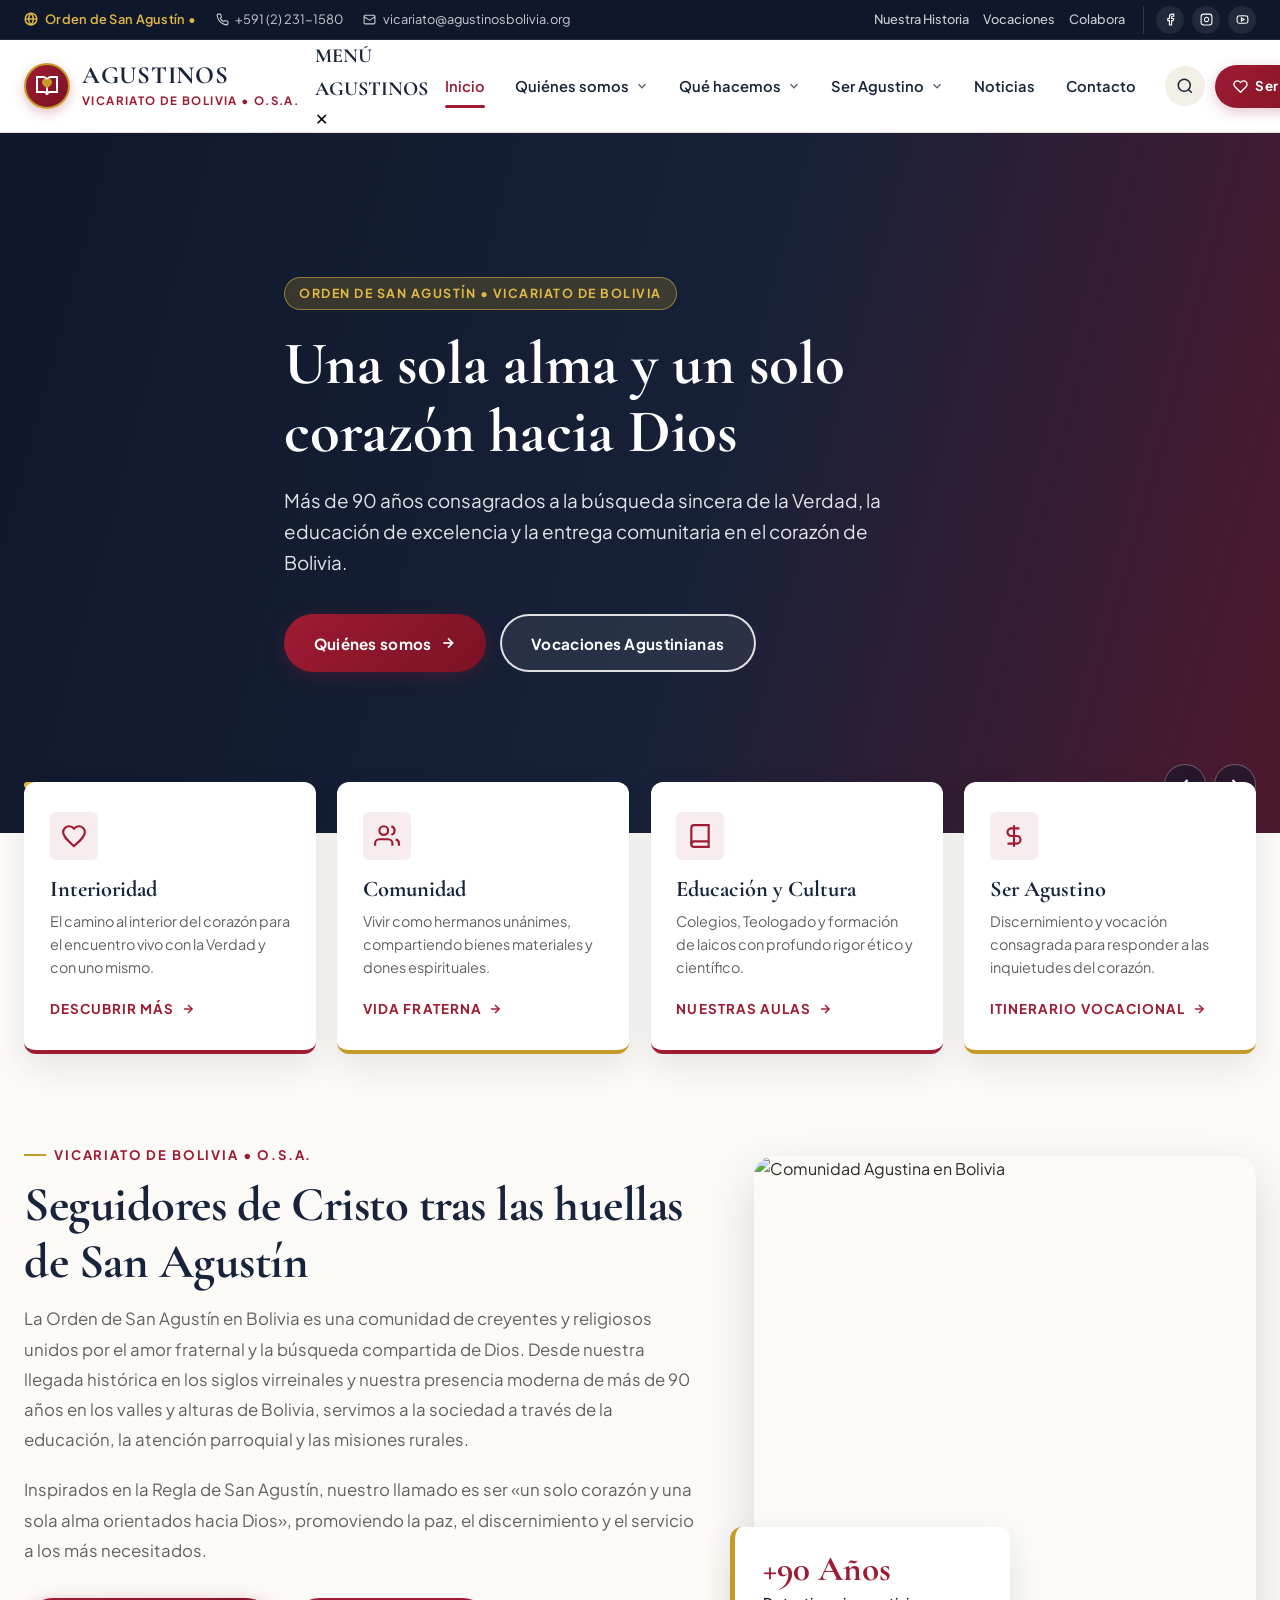
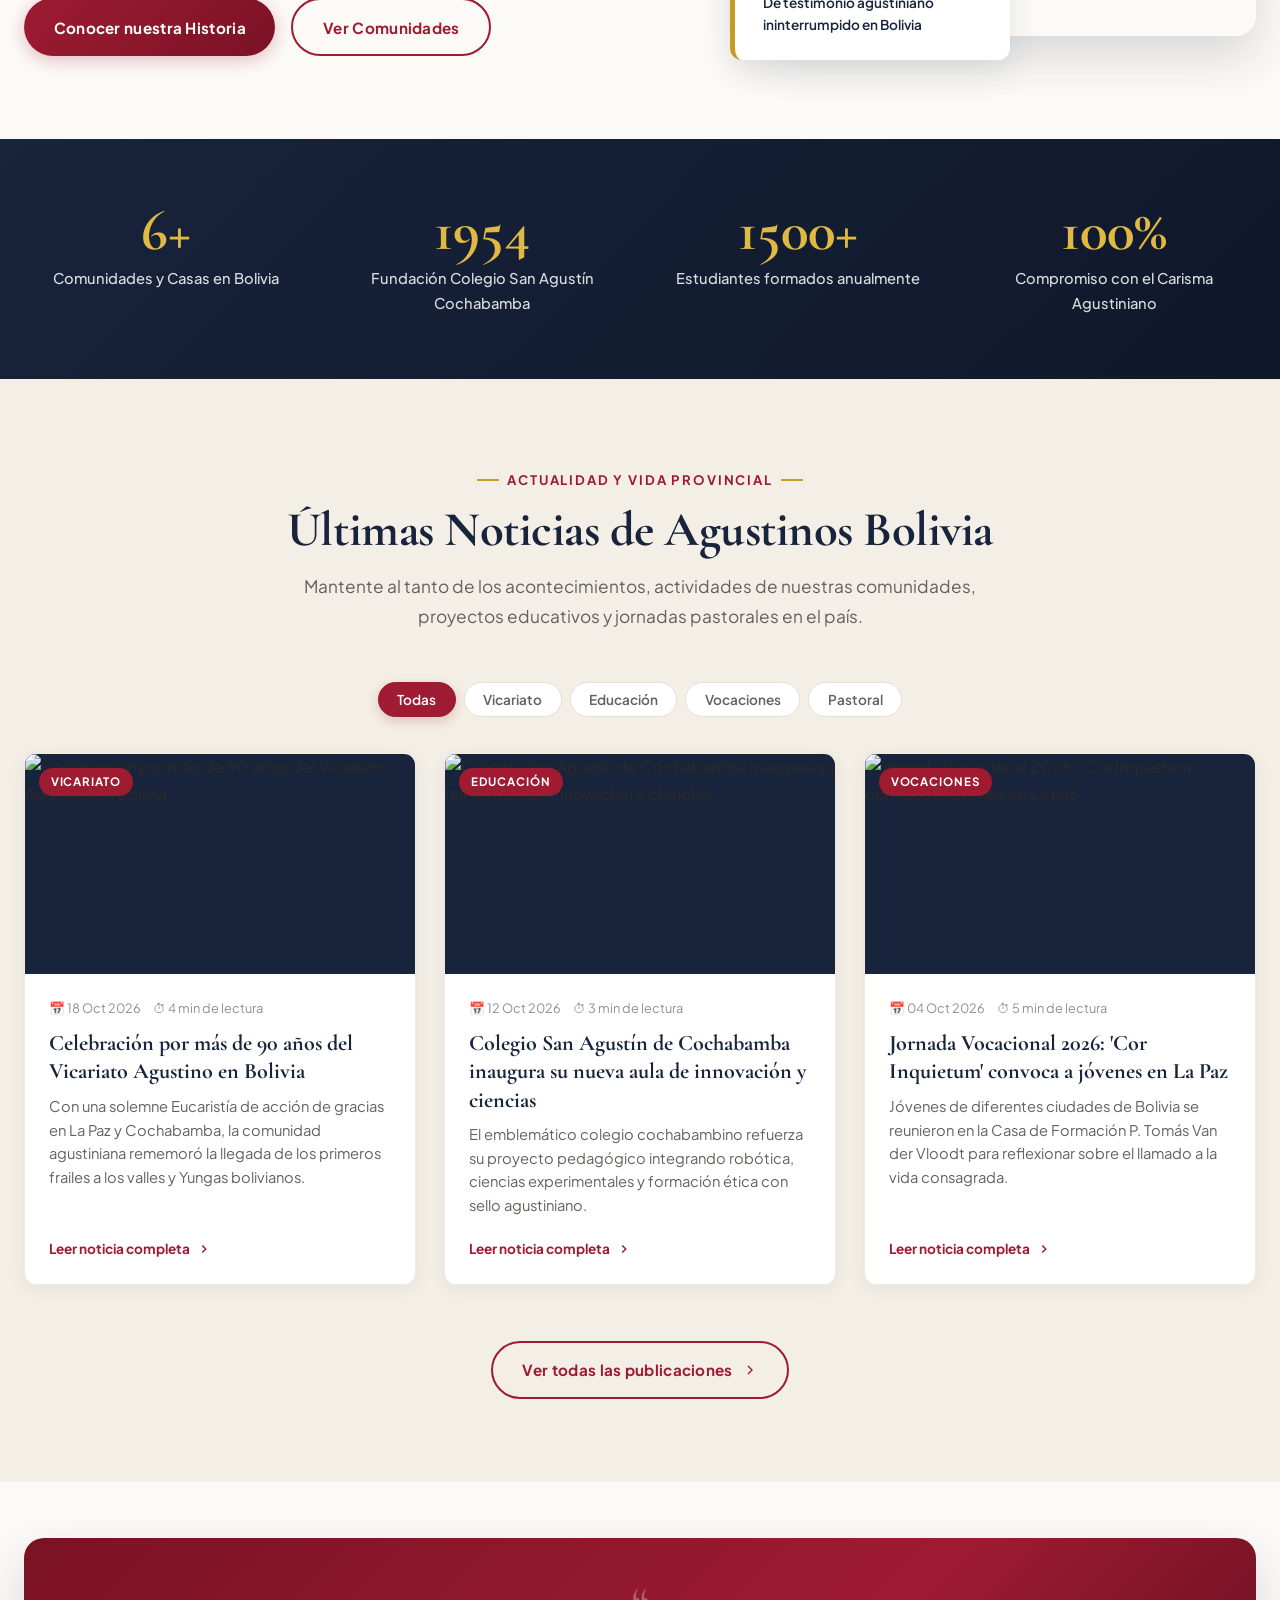
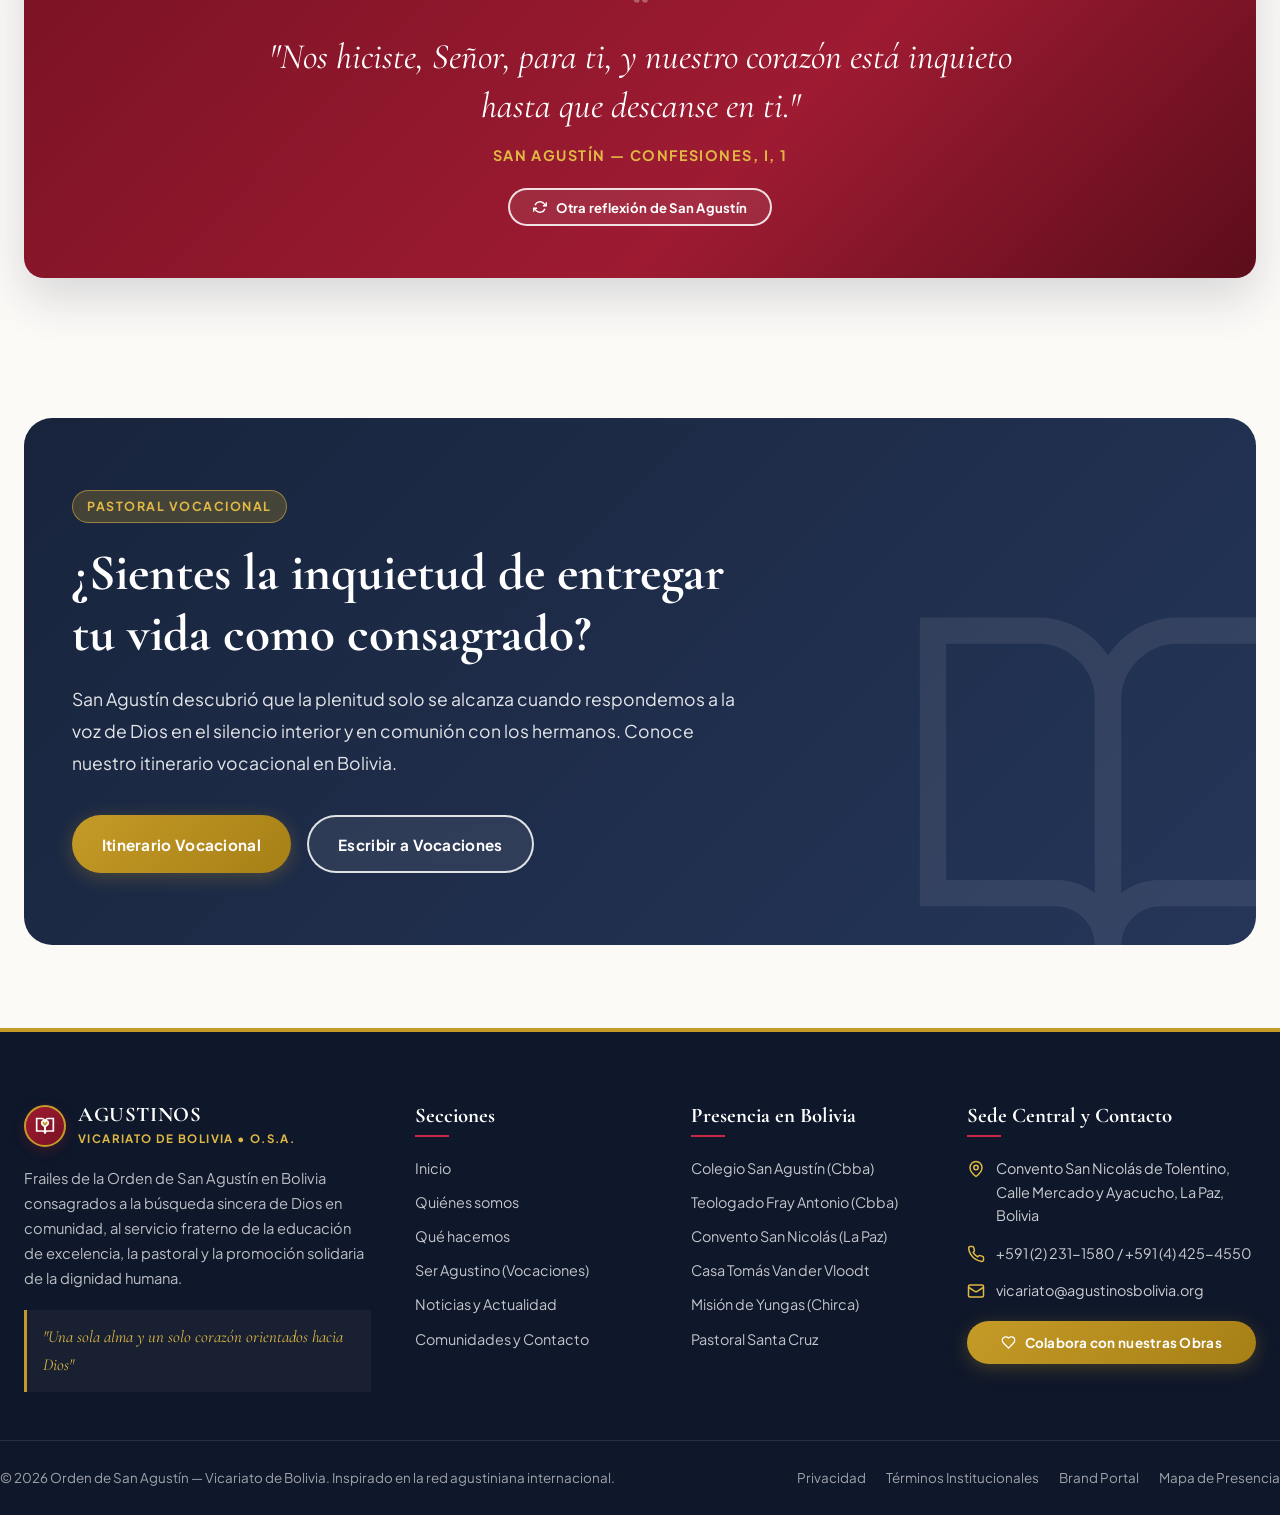
==== commit 196ab10a: "responsividad" ====
--- a/index.html
+++ b/index.html
@@ -180,7 +180,7 @@
           <div style="border-radius: var(--radius-lg); overflow: hidden; box-shadow: var(--shadow-lg);">
             <img src="https://images.unsplash.com/photo-1548625361-16a798993264?auto=format&fit=crop&w=1000&q=80" alt="Comunidad Agustina en Bolivia" style="width: 100%; height: 480px; object-fit: cover;">
           </div>
-          <div style="position: absolute; bottom: -1.5rem; left: -1.5rem; background: var(--clr-surface); padding: 1.5rem 1.75rem; border-radius: var(--radius-md); box-shadow: var(--shadow-md); border-left: 5px solid var(--clr-gold); max-width: 280px;">
+          <div class="floating-years-badge" style="position: absolute; bottom: -1.5rem; left: -1.5rem; background: var(--clr-surface); padding: 1.5rem 1.75rem; border-radius: var(--radius-md); box-shadow: var(--shadow-md); border-left: 5px solid var(--clr-gold); max-width: 280px;">
             <div style="font-size: 2.2rem; font-family: var(--font-serif); font-weight: 700; color: var(--clr-primary); line-height: 1;">+90 Años</div>
             <div style="font-size: 0.85rem; font-weight: 600; color: var(--clr-navy); margin-top: 0.35rem;">De testimonio agustiniano ininterrumpido en Bolivia</div>
           </div>
--- a/css/variables.css
+++ b/css/variables.css
@@ -35,7 +35,7 @@
   /* Espaciados y Contenedores */
   --container-max: 1280px;
   --container-narrow: 960px;
-  --header-height: 86px;
+  --header-height: 80px;
   --topbar-height: 40px;
 
   /* Bordes y Sombras */
@@ -69,6 +69,7 @@
 html {
   scroll-behavior: smooth;
   font-size: 16px;
+  -webkit-text-size-adjust: 100%;
 }
 
 body {
@@ -77,7 +78,13 @@
   background-color: var(--clr-bg);
   line-height: 1.65;
   overflow-x: hidden;
+  position: relative;
+  width: 100%;
   -webkit-font-smoothing: antialiased;
+}
+
+body.menu-open {
+  overflow: hidden;
 }
 
 h1, h2, h3, h4, .serif-heading {
@@ -105,7 +112,7 @@
 
 button, input, select, textarea {
   font-family: inherit;
-  font-size: inherit;
+  font-size: 1rem; /* 16px default evita auto-zoom en Safari iOS */
   border: none;
   outline: none;
   background: none;
@@ -113,6 +120,7 @@
 
 button {
   cursor: pointer;
+  touch-action: manipulation;
 }
 
 .container {
@@ -129,12 +137,19 @@
   padding: 0 1.5rem;
 }
 
+@media (max-width: 640px) {
+  .container,
+  .container-narrow {
+    padding: 0 1.15rem;
+  }
+}
+
 .section-padding {
-  padding: 5.5rem 0;
+  padding: clamp(3.5rem, 6.5vw, 5.5rem) 0;
 }
 
 .section-padding-sm {
-  padding: 3.5rem 0;
+  padding: clamp(2.25rem, 4.5vw, 3.5rem) 0;
 }
 
 .bg-alt {
@@ -151,9 +166,9 @@
   color: var(--clr-white);
 }
 
-/* Encabezados de Sección al estilo agustinos.es */
+/* Encabezados de Sección */
 .section-header {
-  margin-bottom: 3.25rem;
+  margin-bottom: clamp(2rem, 4vw, 3.25rem);
 }
 
 .section-header.center {
@@ -166,19 +181,19 @@
 .section-eyebrow {
   display: inline-flex;
   align-items: center;
-  gap: 0.6rem;
-  font-size: 0.8rem;
+  gap: 0.5rem;
+  font-size: clamp(0.72rem, 1.4vw, 0.82rem);
   font-weight: 700;
   text-transform: uppercase;
-  letter-spacing: 0.16em;
+  letter-spacing: 0.14em;
   color: var(--clr-primary);
-  margin-bottom: 0.75rem;
+  margin-bottom: 0.65rem;
 }
 
 .section-eyebrow::before {
   content: "";
   display: inline-block;
-  width: 28px;
+  width: 22px;
   height: 2px;
   background-color: var(--clr-gold);
 }
@@ -186,20 +201,20 @@
 .section-header.center .section-eyebrow::after {
   content: "";
   display: inline-block;
-  width: 28px;
+  width: 22px;
   height: 2px;
   background-color: var(--clr-gold);
 }
 
 .section-title {
-  font-size: clamp(2.1rem, 3.8vw, 3.1rem);
+  font-size: clamp(1.85rem, 3.8vw, 3.1rem);
   color: var(--clr-navy);
-  margin-bottom: 1rem;
+  margin-bottom: 0.85rem;
   letter-spacing: -0.01em;
 }
 
 .section-subtitle {
-  font-size: 1.08rem;
+  font-size: clamp(0.95rem, 1.5vw, 1.08rem);
   color: var(--clr-text-muted);
   line-height: 1.7;
 }
@@ -207,11 +222,19 @@
 /* Animaciones Reveal */
 .reveal {
   opacity: 0;
-  transform: translateY(24px);
-  transition: opacity 0.65s ease, transform 0.65s ease;
+  transform: translateY(22px);
+  transition: opacity 0.65s cubic-bezier(0.2, 0.8, 0.2, 1), transform 0.65s cubic-bezier(0.2, 0.8, 0.2, 1);
 }
 
 .reveal.visible {
   opacity: 1;
   transform: translateY(0);
 }
+
+@media (prefers-reduced-motion: reduce) {
+  .reveal {
+    opacity: 1 !important;
+    transform: none !important;
+    transition: none !important;
+  }
+}
--- a/css/layout.css
+++ b/css/layout.css
@@ -17,13 +17,14 @@
   display: flex;
   align-items: center;
   justify-content: space-between;
-  gap: 1rem;
+  gap: 0.75rem;
+  width: 100%;
 }
 
 .topbar-left {
   display: flex;
   align-items: center;
-  gap: 1.35rem;
+  gap: 1.25rem;
   flex-wrap: wrap;
 }
 
@@ -33,7 +34,12 @@
   gap: 0.45rem;
   color: var(--clr-gold-light);
   font-weight: 600;
-  letter-spacing: 0.03em;
+  letter-spacing: 0.02em;
+  white-space: nowrap;
+}
+
+.topbar-badge svg {
+  flex-shrink: 0;
 }
 
 .topbar-info {
@@ -41,6 +47,7 @@
   align-items: center;
   gap: 0.4rem;
   color: rgba(255, 255, 255, 0.78);
+  white-space: nowrap;
 }
 
 .topbar-info:hover {
@@ -50,18 +57,20 @@
 .topbar-right {
   display: flex;
   align-items: center;
-  gap: 1.25rem;
+  gap: 1.15rem;
+  flex-shrink: 0;
 }
 
 .topbar-links {
   display: flex;
   align-items: center;
-  gap: 1rem;
+  gap: 0.85rem;
 }
 
 .topbar-links a {
   color: rgba(255, 255, 255, 0.78);
   font-weight: 500;
+  white-space: nowrap;
   transition: color var(--transition-fast);
 }
 
@@ -72,19 +81,19 @@
 .topbar-socials {
   display: flex;
   align-items: center;
-  gap: 0.65rem;
-  padding-left: 0.85rem;
+  gap: 0.5rem;
+  padding-left: 0.75rem;
   border-left: 1px solid rgba(255, 255, 255, 0.15);
 }
 
 .topbar-socials a {
-  width: 26px;
-  height: 26px;
+  width: 28px;
+  height: 28px;
   border-radius: 50%;
   display: inline-flex;
   align-items: center;
   justify-content: center;
-  background: rgba(255, 255, 255, 0.07);
+  background: rgba(255, 255, 255, 0.08);
   color: var(--clr-white);
   transition: all var(--transition-fast);
 }
@@ -95,16 +104,17 @@
 }
 
 /* ==========================================================================
-   HEADER Y NAVEGACIÓN PRINCIPAL CON MEGA-MENÚ (Inspirado en agustinos.es)
+   HEADER Y NAVEGACIÓN PRINCIPAL CON MEGA-MENÚ
    ========================================================================== */
 .site-header {
   position: sticky;
   top: 0;
   z-index: 1000;
-  background-color: rgba(255, 255, 255, 0.97);
+  background-color: rgba(255, 255, 255, 0.98);
   backdrop-filter: blur(12px);
+  -webkit-backdrop-filter: blur(12px);
   border-bottom: 1px solid var(--clr-border);
-  transition: box-shadow var(--transition-base), height var(--transition-base);
+  transition: box-shadow var(--transition-base), background-color var(--transition-base);
 }
 
 .site-header.scrolled {
@@ -116,27 +126,27 @@
   align-items: center;
   justify-content: space-between;
   min-height: var(--header-height);
-  gap: 1.5rem;
+  gap: 1rem;
 }
 
 /* Brand / Logo */
 .brand-logo {
   display: flex;
   align-items: center;
-  gap: 0.9rem;
+  gap: 0.75rem;
   text-decoration: none;
   flex-shrink: 0;
 }
 
 .brand-crest {
-  width: 52px;
-  height: 52px;
+  width: 46px;
+  height: 46px;
   border-radius: 50%;
   background: linear-gradient(135deg, var(--clr-primary), var(--clr-primary-dark));
   display: flex;
   align-items: center;
   justify-content: center;
-  box-shadow: 0 4px 14px rgba(158, 27, 50, 0.28);
+  box-shadow: 0 4px 12px rgba(158, 27, 50, 0.28);
   border: 2px solid var(--clr-gold);
   flex-shrink: 0;
   transition: transform var(--transition-base);
@@ -153,28 +163,30 @@
 
 .brand-title {
   font-family: var(--font-serif);
-  font-size: 1.55rem;
+  font-size: clamp(1.2rem, 3.2vw, 1.55rem);
   font-weight: 700;
   letter-spacing: 0.03em;
   color: var(--clr-navy);
   line-height: 1.05;
   text-transform: uppercase;
+  white-space: nowrap;
 }
 
 .brand-subtitle {
-  font-size: 0.72rem;
+  font-size: clamp(0.62rem, 1.6vw, 0.72rem);
   font-weight: 700;
   text-transform: uppercase;
-  letter-spacing: 0.14em;
+  letter-spacing: 0.12em;
   color: var(--clr-primary);
-  margin-top: 0.2rem;
-}
-
-/* Menú Principal */
+  margin-top: 0.18rem;
+  white-space: nowrap;
+}
+
+/* Menú Principal Desktop */
 .main-nav {
   display: flex;
   align-items: center;
-  gap: 0.25rem;
+  gap: 0.2rem;
 }
 
 .nav-item {
@@ -185,13 +197,14 @@
   display: inline-flex;
   align-items: center;
   gap: 0.35rem;
-  padding: 0.75rem 0.95rem;
+  padding: 0.7rem 0.85rem;
   font-size: 0.92rem;
   font-weight: 600;
   color: var(--clr-navy);
   border-radius: var(--radius-sm);
   transition: all var(--transition-fast);
   position: relative;
+  white-space: nowrap;
 }
 
 .nav-link svg {
@@ -209,9 +222,9 @@
 .nav-link.active::after {
   content: "";
   position: absolute;
-  bottom: 4px;
-  left: 0.95rem;
-  right: 0.95rem;
+  bottom: 2px;
+  left: 0.85rem;
+  right: 0.85rem;
   height: 2.5px;
   background-color: var(--clr-primary);
   border-radius: 2px;
@@ -222,7 +235,7 @@
   opacity: 1;
 }
 
-/* Dropdown / Mega-Menu */
+/* Dropdown / Mega-Menu Desktop */
 .dropdown-menu {
   position: absolute;
   top: calc(100% + 4px);
@@ -242,8 +255,8 @@
 }
 
 .dropdown-menu.mega-menu {
-  min-width: 580px;
-  left: -120px;
+  min-width: 540px;
+  left: -80px;
   display: grid;
   grid-template-columns: repeat(2, 1fr);
   gap: 1.25rem;
@@ -303,12 +316,13 @@
 .header-actions {
   display: flex;
   align-items: center;
-  gap: 0.75rem;
+  gap: 0.6rem;
+  flex-shrink: 0;
 }
 
 .search-trigger {
-  width: 42px;
-  height: 42px;
+  width: 40px;
+  height: 40px;
   border-radius: 50%;
   display: inline-flex;
   align-items: center;
@@ -316,6 +330,7 @@
   color: var(--clr-navy);
   background-color: var(--clr-bg-alt);
   transition: all var(--transition-fast);
+  flex-shrink: 0;
 }
 
 .search-trigger:hover {
@@ -326,16 +341,17 @@
 .btn-header-cta {
   display: inline-flex;
   align-items: center;
-  gap: 0.5rem;
-  padding: 0.68rem 1.25rem;
+  gap: 0.45rem;
+  padding: 0.65rem 1.15rem;
   border-radius: var(--radius-full);
   background: linear-gradient(135deg, var(--clr-primary), var(--clr-primary-dark));
   color: var(--clr-white);
-  font-size: 0.86rem;
+  font-size: 0.84rem;
   font-weight: 700;
   letter-spacing: 0.02em;
   box-shadow: 0 4px 14px rgba(158, 27, 50, 0.25);
   transition: all var(--transition-fast);
+  white-space: nowrap;
 }
 
 .btn-header-cta:hover {
@@ -353,21 +369,47 @@
   justify-content: center;
   color: var(--clr-navy);
   background: var(--clr-bg-alt);
+  flex-shrink: 0;
+  border: 1px solid var(--clr-border);
+}
+
+.mobile-menu-toggle:hover {
+  background: var(--clr-primary-soft);
+  color: var(--clr-primary);
+}
+
+/* Backdrop para oscurecer la pantalla al abrir menú móvil */
+.mobile-nav-backdrop {
+  position: fixed;
+  inset: 0;
+  background: rgba(15, 23, 42, 0.65);
+  backdrop-filter: blur(4px);
+  -webkit-backdrop-filter: blur(4px);
+  z-index: 1040;
+  opacity: 0;
+  visibility: hidden;
+  transition: all var(--transition-base);
+}
+
+.mobile-nav-backdrop.show {
+  opacity: 1;
+  visibility: visible;
 }
 
 /* ==========================================================================
-   BUSCADOR GLOBAL MODAL (Estilo agustinos.es)
+   BUSCADOR GLOBAL MODAL
    ========================================================================== */
 .search-overlay {
   position: fixed;
   inset: 0;
   background: rgba(15, 23, 42, 0.82);
   backdrop-filter: blur(8px);
+  -webkit-backdrop-filter: blur(8px);
   z-index: 2000;
   display: flex;
   align-items: flex-start;
   justify-content: center;
-  padding: 6rem 1.5rem 2rem;
+  padding: clamp(3.5rem, 8vh, 6rem) 1rem 1.5rem;
   opacity: 0;
   visibility: hidden;
   transition: all var(--transition-base);
@@ -397,15 +439,16 @@
   display: flex;
   align-items: center;
   gap: 0.85rem;
-  padding: 1.25rem 1.5rem;
+  padding: 1.15rem 1.35rem;
   border-bottom: 1px solid var(--clr-border);
 }
 
 .search-modal-header input {
   flex: 1;
-  font-size: 1.12rem;
+  font-size: 1.08rem;
   color: var(--clr-navy);
   font-weight: 500;
+  width: 100%;
 }
 
 .search-close-btn {
@@ -417,6 +460,7 @@
   display: inline-flex;
   align-items: center;
   justify-content: center;
+  flex-shrink: 0;
   transition: all var(--transition-fast);
 }
 
@@ -426,17 +470,18 @@
 }
 
 .search-modal-body {
-  padding: 1.25rem 1.5rem;
-  max-height: 420px;
+  padding: 1rem 1.25rem;
+  max-height: clamp(280px, 60vh, 440px);
   overflow-y: auto;
+  -webkit-overflow-scrolling: touch;
 }
 
 .search-result-item {
   display: flex;
   align-items: flex-start;
   justify-content: space-between;
-  gap: 1rem;
-  padding: 0.9rem 1rem;
+  gap: 0.85rem;
+  padding: 0.85rem 0.95rem;
   border-radius: var(--radius-sm);
   border-bottom: 1px solid var(--clr-border-light);
   transition: background var(--transition-fast);
@@ -456,15 +501,16 @@
   background: var(--clr-gold-soft);
   color: var(--clr-navy);
   white-space: nowrap;
+  flex-shrink: 0;
 }
 
 /* ==========================================================================
-   FOOTER INSTITUCIONAL
+   FOOTER INSTITUCIONAL RESPONSIVO
    ========================================================================== */
 .site-footer {
   background-color: var(--clr-navy-dark);
   color: rgba(255, 255, 255, 0.8);
-  padding-top: 4.5rem;
+  padding-top: clamp(3rem, 6vw, 4.5rem);
   position: relative;
   border-top: 4px solid var(--clr-gold);
 }
@@ -472,8 +518,8 @@
 .footer-grid {
   display: grid;
   grid-template-columns: 1.5fr 1fr 1fr 1.25fr;
-  gap: 2.5rem;
-  padding-bottom: 3.5rem;
+  gap: clamp(1.75rem, 3.5vw, 2.75rem);
+  padding-bottom: 3rem;
   border-bottom: 1px solid rgba(255, 255, 255, 0.1);
 }
 
@@ -567,7 +613,8 @@
 
 .footer-bottom-links {
   display: flex;
-  gap: 1.5rem;
+  flex-wrap: wrap;
+  gap: 1.25rem;
 }
 
 .footer-bottom-links a:hover {
@@ -575,7 +622,7 @@
 }
 
 /* ==========================================================================
-   RESPONSIVE NAVIGATION
+   BREAKPOINTS RESPONSIVOS DE NAVEGACIÓN (Tablets & Móviles)
    ========================================================================== */
 @media (max-width: 1080px) {
   .topbar-info.hide-tablet {
@@ -586,49 +633,115 @@
     display: inline-flex;
   }
 
+  /* Cajón de navegación lateral / desplegable para tablets y móviles */
   .main-nav {
     position: fixed;
-    top: calc(var(--topbar-height) + var(--header-height));
-    left: 0;
+    top: 0;
     right: 0;
+    bottom: 0;
+    width: min(340px, 86vw);
     background: var(--clr-surface);
     flex-direction: column;
     align-items: stretch;
-    padding: 1.25rem;
-    box-shadow: var(--shadow-lg);
-    border-bottom: 2px solid var(--clr-primary);
-    max-height: calc(100vh - 120px);
+    padding: 1.75rem 1.25rem 2.5rem;
+    box-shadow: -8px 0 32px rgba(15, 23, 42, 0.28);
     overflow-y: auto;
+    -webkit-overflow-scrolling: touch;
     opacity: 0;
     visibility: hidden;
-    transform: translateY(-12px);
-    transition: all var(--transition-base);
+    transform: translateX(100%);
+    transition: transform var(--transition-base), opacity var(--transition-base), visibility var(--transition-base);
+    z-index: 1050;
   }
 
   .main-nav.mobile-open {
     opacity: 1;
     visibility: visible;
-    transform: translateY(0);
-  }
-
+    transform: translateX(0);
+  }
+
+  /* Encabezado dentro del menú móvil */
+  .mobile-nav-header {
+    display: flex;
+    align-items: center;
+    justify-content: space-between;
+    padding-bottom: 1.2rem;
+    margin-bottom: 1rem;
+    border-bottom: 1px solid var(--clr-border);
+  }
+
+  .mobile-nav-close {
+    width: 38px;
+    height: 38px;
+    border-radius: 50%;
+    background: var(--clr-bg-alt);
+    color: var(--clr-navy);
+    display: inline-flex;
+    align-items: center;
+    justify-content: center;
+    font-size: 1.15rem;
+    font-weight: bold;
+    transition: all var(--transition-fast);
+  }
+
+  .mobile-nav-close:hover {
+    background: var(--clr-primary);
+    color: var(--clr-white);
+  }
+
+  .nav-item {
+    border-bottom: 1px solid var(--clr-border-light);
+  }
+
+  .nav-link {
+    width: 100%;
+    justify-content: space-between;
+    padding: 0.95rem 0.5rem;
+    font-size: 1.02rem;
+    font-weight: 700;
+  }
+
+  .nav-link.active::after {
+    display: none;
+  }
+
+  .nav-link.active {
+    color: var(--clr-primary);
+    background-color: var(--clr-primary-soft);
+    border-radius: var(--radius-sm);
+  }
+
+  /* Submenús en acordeón para móvil */
   .dropdown-menu,
   .dropdown-menu.mega-menu {
     position: static;
     min-width: 100%;
     box-shadow: none;
     border: none;
-    border-left: 2px solid var(--clr-gold);
+    border-left: 3px solid var(--clr-gold);
     background: var(--clr-bg);
-    margin: 0.25rem 0 0.75rem 0.75rem;
-    padding: 0.75rem;
+    margin: 0.2rem 0 0.85rem 0.5rem;
+    padding: 0.85rem 0.75rem;
     opacity: 1;
     visibility: visible;
     transform: none;
     display: none;
+    grid-template-columns: 1fr;
+    gap: 0.85rem;
   }
 
   .nav-item.open .dropdown-menu {
     display: block;
+    animation: fadeInDropdown 0.25s ease-out;
+  }
+
+  .nav-item.open .nav-link svg {
+    transform: rotate(180deg);
+  }
+
+  @keyframes fadeInDropdown {
+    from { opacity: 0; transform: translateY(-6px); }
+    to { opacity: 1; transform: translateY(0); }
   }
 
   .footer-grid {
@@ -636,17 +749,66 @@
   }
 }
 
-@media (max-width: 680px) {
-  .topbar-left {
-    gap: 0.65rem;
-  }
+@media (max-width: 768px) {
+  :root {
+    --header-height: 72px;
+    --topbar-height: 38px;
+  }
+
+  .topbar-badge span.text-full {
+    display: none;
+  }
+
+  .topbar-badge::after {
+    content: "Vicariato de Bolivia";
+  }
+
   .topbar-links {
     display: none;
   }
+
+  .footer-grid {
+    grid-template-columns: 1fr;
+    gap: 2.25rem;
+  }
+
+  .footer-bottom {
+    flex-direction: column;
+    text-align: center;
+    gap: 1rem;
+  }
+
+  .footer-bottom-links {
+    justify-content: center;
+  }
+}
+
+@media (max-width: 480px) {
+  .brand-crest {
+    width: 40px;
+    height: 40px;
+  }
+
+  .btn-header-cta {
+    padding: 0.55rem 0.75rem;
+  }
+
   .btn-header-cta span {
     display: none;
   }
-  .footer-grid {
-    grid-template-columns: 1fr;
-  }
-}
+
+  .search-trigger {
+    width: 36px;
+    height: 36px;
+  }
+
+  .mobile-menu-toggle {
+    width: 38px;
+    height: 38px;
+  }
+
+  .topbar-socials {
+    padding-left: 0.5rem;
+    gap: 0.35rem;
+  }
+}
--- a/css/components.css
+++ b/css/components.css
@@ -1,36 +1,38 @@
 /* ==========================================================================
-   BOTONES Y ELEMENTOS INTERACTIVOS
+   BOTONES Y ELEMENTOS INTERACTIVOS RESPONSIVOS
    ========================================================================== */
 .btn {
   display: inline-flex;
   align-items: center;
   justify-content: center;
-  gap: 0.6rem;
-  padding: 0.88rem 1.75rem;
+  gap: 0.55rem;
+  padding: clamp(0.75rem, 1.6vw, 0.9rem) clamp(1.25rem, 2.5vw, 1.85rem);
   border-radius: var(--radius-full);
-  font-size: 0.94rem;
+  font-size: clamp(0.86rem, 1.2vw, 0.95rem);
   font-weight: 700;
   letter-spacing: 0.02em;
   transition: all var(--transition-fast);
   cursor: pointer;
+  text-align: center;
+  white-space: normal;
 }
 
 .btn-primary {
   background: linear-gradient(135deg, var(--clr-primary), var(--clr-primary-dark));
   color: var(--clr-white);
-  box-shadow: 0 6px 20px rgba(158, 27, 50, 0.28);
+  box-shadow: 0 4px 18px rgba(158, 27, 50, 0.28);
 }
 
 .btn-primary:hover {
   transform: translateY(-2px);
-  box-shadow: 0 10px 28px rgba(158, 27, 50, 0.38);
+  box-shadow: 0 8px 24px rgba(158, 27, 50, 0.38);
   color: var(--clr-white);
 }
 
 .btn-gold {
   background: linear-gradient(135deg, var(--clr-gold), #a67f16);
   color: var(--clr-white);
-  box-shadow: 0 6px 20px rgba(197, 155, 39, 0.28);
+  box-shadow: 0 4px 18px rgba(197, 155, 39, 0.28);
 }
 
 .btn-gold:hover {
@@ -41,8 +43,9 @@
 .btn-outline-light {
   border: 2px solid rgba(255, 255, 255, 0.85);
   color: var(--clr-white);
-  background: rgba(255, 255, 255, 0.06);
+  background: rgba(255, 255, 255, 0.08);
   backdrop-filter: blur(4px);
+  -webkit-backdrop-filter: blur(4px);
 }
 
 .btn-outline-light:hover {
@@ -62,13 +65,14 @@
 }
 
 /* ==========================================================================
-   HERO SLIDER INTERACTIVO (Estilo agustinos.es)
+   HERO SLIDER INTERACTIVO RESPONSIVO
    ========================================================================== */
 .hero-slider {
   position: relative;
-  height: clamp(540px, 78vh, 720px);
+  min-height: clamp(480px, 80vh, 700px);
   overflow: hidden;
   background-color: var(--clr-navy-dark);
+  display: flex;
 }
 
 .hero-slide {
@@ -76,9 +80,10 @@
   inset: 0;
   opacity: 0;
   visibility: hidden;
-  transition: opacity 0.9s ease, visibility 0.9s ease;
-  display: flex;
-  align-items: center;
+  transition: opacity 0.85s ease, visibility 0.85s ease;
+  display: flex;
+  align-items: center;
+  padding: clamp(3rem, 7vh, 5.5rem) 0 clamp(4.5rem, 9vh, 6.5rem);
 }
 
 .hero-slide.active {
@@ -105,59 +110,60 @@
   inset: 0;
   background: linear-gradient(
     105deg,
-    rgba(15, 23, 42, 0.90) 0%,
-    rgba(24, 36, 60, 0.76) 52%,
-    rgba(158, 27, 50, 0.42) 100%
+    rgba(15, 23, 42, 0.92) 0%,
+    rgba(24, 36, 60, 0.80) 55%,
+    rgba(158, 27, 50, 0.45) 100%
   );
 }
 
 .hero-content {
   position: relative;
   z-index: 3;
-  max-width: 740px;
-  color: var(--clr-white);
-  padding: 2rem 0;
+  max-width: 760px;
+  color: var(--clr-white);
+  width: 100%;
 }
 
 .hero-tag {
   display: inline-flex;
   align-items: center;
   gap: 0.5rem;
-  padding: 0.4rem 1rem;
+  padding: 0.35rem 0.9rem;
   border-radius: var(--radius-full);
   background: rgba(197, 155, 39, 0.22);
   border: 1px solid rgba(224, 184, 68, 0.55);
   color: var(--clr-gold-light);
-  font-size: 0.78rem;
+  font-size: clamp(0.7rem, 1.4vw, 0.78rem);
   font-weight: 700;
   text-transform: uppercase;
-  letter-spacing: 0.14em;
-  margin-bottom: 1.25rem;
+  letter-spacing: 0.12em;
+  margin-bottom: clamp(0.85rem, 2vw, 1.25rem);
 }
 
 .hero-title {
-  font-size: clamp(2.4rem, 5vw, 4.1rem);
-  color: var(--clr-white);
-  margin-bottom: 1.15rem;
-  line-height: 1.1;
+  font-size: clamp(2rem, 5.2vw, 3.8rem);
+  color: var(--clr-white);
+  margin-bottom: clamp(0.75rem, 1.8vw, 1.15rem);
+  line-height: 1.12;
 }
 
 .hero-desc {
-  font-size: clamp(1rem, 1.4vw, 1.18rem);
+  font-size: clamp(0.95rem, 1.6vw, 1.18rem);
   color: rgba(255, 255, 255, 0.88);
-  margin-bottom: 2rem;
+  margin-bottom: clamp(1.5rem, 3vw, 2.25rem);
   max-width: 640px;
+  line-height: 1.65;
 }
 
 .hero-actions {
   display: flex;
   flex-wrap: wrap;
-  gap: 1rem;
+  gap: 0.85rem;
 }
 
 .hero-controls {
   position: absolute;
-  bottom: 2.2rem;
+  bottom: clamp(1rem, 3vh, 2.2rem);
   left: 0;
   right: 0;
   z-index: 5;
@@ -167,37 +173,40 @@
   display: flex;
   align-items: center;
   justify-content: space-between;
+  gap: 1rem;
 }
 
 .hero-dots {
   display: flex;
-  gap: 0.6rem;
+  gap: 0.5rem;
+  align-items: center;
 }
 
 .hero-dot {
-  width: 36px;
-  height: 5px;
+  width: 28px;
+  height: 6px;
   border-radius: 99px;
-  background: rgba(255, 255, 255, 0.3);
+  background: rgba(255, 255, 255, 0.35);
   transition: all var(--transition-base);
+  touch-action: manipulation;
 }
 
 .hero-dot.active {
-  width: 56px;
+  width: 48px;
   background: var(--clr-gold-light);
 }
 
 .hero-arrows {
   display: flex;
-  gap: 0.6rem;
+  gap: 0.5rem;
 }
 
 .hero-arrow {
-  width: 44px;
-  height: 44px;
+  width: 42px;
+  height: 42px;
   border-radius: 50%;
   border: 1px solid rgba(255, 255, 255, 0.3);
-  background: rgba(15, 23, 42, 0.45);
+  background: rgba(15, 23, 42, 0.55);
   color: var(--clr-white);
   display: inline-flex;
   align-items: center;
@@ -211,7 +220,7 @@
 }
 
 /* ==========================================================================
-   ACCESOS RÁPIDOS / PILARES EN PORTADA (Estilo agustinos.es)
+   PILARES EN PORTADA
    ========================================================================== */
 .quick-pillars {
   margin-top: -3.2rem;
@@ -222,13 +231,13 @@
 .pillars-grid {
   display: grid;
   grid-template-columns: repeat(4, 1fr);
-  gap: 1.35rem;
+  gap: clamp(1rem, 2vw, 1.35rem);
 }
 
 .pillar-card {
   background: var(--clr-surface);
   border-radius: var(--radius-md);
-  padding: 1.85rem 1.6rem;
+  padding: clamp(1.35rem, 2.4vw, 1.85rem) clamp(1.2rem, 2vw, 1.6rem);
   box-shadow: var(--shadow-md);
   border-bottom: 4px solid var(--clr-primary);
   transition: all var(--transition-base);
@@ -242,21 +251,22 @@
 }
 
 .pillar-card:hover {
-  transform: translateY(-7px);
+  transform: translateY(-5px);
   box-shadow: var(--shadow-lg);
 }
 
 .pillar-icon {
-  width: 52px;
-  height: 52px;
+  width: 48px;
+  height: 48px;
   border-radius: var(--radius-sm);
   background: var(--clr-primary-soft);
   color: var(--clr-primary);
   display: flex;
   align-items: center;
   justify-content: center;
-  margin-bottom: 1.15rem;
+  margin-bottom: 1rem;
   transition: all var(--transition-fast);
+  flex-shrink: 0;
 }
 
 .pillar-card:hover .pillar-icon {
@@ -265,7 +275,7 @@
 }
 
 .pillar-title {
-  font-size: 1.4rem;
+  font-size: clamp(1.25rem, 2vw, 1.4rem);
   margin-bottom: 0.5rem;
   color: var(--clr-navy);
 }
@@ -273,7 +283,8 @@
 .pillar-text {
   font-size: 0.9rem;
   color: var(--clr-text-muted);
-  margin-bottom: 1.2rem;
+  margin-bottom: 1.15rem;
+  line-height: 1.6;
 }
 
 .pillar-link {
@@ -288,24 +299,25 @@
 }
 
 /* ==========================================================================
-   TARJETAS DE NOTICIAS E HISTORIAS
+   FILTROS Y TARJETAS DE NOTICIAS RESPONSIVAS
    ========================================================================== */
 .filter-tabs {
   display: flex;
   flex-wrap: wrap;
-  gap: 0.55rem;
+  gap: 0.5rem;
   margin-bottom: 2.25rem;
 }
 
 .filter-tab {
-  padding: 0.55rem 1.2rem;
+  padding: 0.5rem 1.15rem;
   border-radius: var(--radius-full);
-  font-size: 0.86rem;
+  font-size: 0.85rem;
   font-weight: 600;
   color: var(--clr-text-muted);
   background: var(--clr-surface);
   border: 1px solid var(--clr-border);
   transition: all var(--transition-fast);
+  white-space: nowrap;
 }
 
 .filter-tab:hover,
@@ -319,7 +331,7 @@
 .news-grid {
   display: grid;
   grid-template-columns: repeat(3, 1fr);
-  gap: 1.75rem;
+  gap: clamp(1.25rem, 2.5vw, 1.75rem);
 }
 
 .news-card {
@@ -334,14 +346,15 @@
 }
 
 .news-card:hover {
-  transform: translateY(-6px);
+  transform: translateY(-5px);
   box-shadow: var(--shadow-md);
 }
 
 .news-thumb {
   position: relative;
-  height: 220px;
+  height: clamp(180px, 24vw, 220px);
   overflow: hidden;
+  background-color: var(--clr-navy);
 }
 
 .news-thumb img {
@@ -352,14 +365,14 @@
 }
 
 .news-card:hover .news-thumb img {
-  transform: scale(1.07);
+  transform: scale(1.06);
 }
 
 .news-badge {
   position: absolute;
-  top: 1rem;
-  left: 1rem;
-  padding: 0.3rem 0.8rem;
+  top: 0.85rem;
+  left: 0.85rem;
+  padding: 0.28rem 0.75rem;
   border-radius: var(--radius-full);
   background: var(--clr-primary);
   color: var(--clr-white);
@@ -370,7 +383,7 @@
 }
 
 .news-body {
-  padding: 1.5rem;
+  padding: clamp(1.15rem, 2.2vw, 1.5rem);
   display: flex;
   flex-direction: column;
   flex: 1;
@@ -379,15 +392,16 @@
 .news-meta {
   display: flex;
   align-items: center;
-  gap: 0.85rem;
+  gap: 0.75rem;
   font-size: 0.8rem;
   color: var(--clr-text-light);
-  margin-bottom: 0.65rem;
+  margin-bottom: 0.6rem;
+  flex-wrap: wrap;
 }
 
 .news-title {
-  font-size: 1.38rem;
-  margin-bottom: 0.65rem;
+  font-size: clamp(1.2rem, 1.8vw, 1.38rem);
+  margin-bottom: 0.6rem;
   color: var(--clr-navy);
   line-height: 1.28;
 }
@@ -400,6 +414,7 @@
   font-size: 0.92rem;
   color: var(--clr-text-muted);
   margin-bottom: 1.25rem;
+  line-height: 1.6;
   flex: 1;
 }
 
@@ -413,18 +428,19 @@
 }
 
 /* ==========================================================================
-   MODAL LECTOR DE ARTÍCULOS Y BIOGRAFÍAS
+   MODAL LECTOR DE ARTÍCULOS Y BIOGRAFÍAS RESPONSIVO
    ========================================================================== */
 .content-modal-backdrop {
   position: fixed;
   inset: 0;
   background: rgba(15, 23, 42, 0.78);
   backdrop-filter: blur(6px);
+  -webkit-backdrop-filter: blur(6px);
   z-index: 2100;
   display: flex;
   align-items: center;
   justify-content: center;
-  padding: 1.5rem;
+  padding: clamp(0.75rem, 3vw, 1.5rem);
   opacity: 0;
   visibility: hidden;
   transition: all var(--transition-base);
@@ -442,6 +458,7 @@
   max-height: 88vh;
   border-radius: var(--radius-lg);
   overflow-y: auto;
+  -webkit-overflow-scrolling: touch;
   box-shadow: var(--shadow-lg);
   position: relative;
   transform: scale(0.95);
@@ -454,11 +471,11 @@
 
 .content-modal-close {
   position: sticky;
-  top: 1rem;
+  top: 0.85rem;
   float: right;
-  margin: 1rem 1rem 0 0;
-  width: 40px;
-  height: 40px;
+  margin: 0.85rem 0.85rem 0 0;
+  width: 38px;
+  height: 38px;
   border-radius: 50%;
   background: var(--clr-navy);
   color: var(--clr-white);
@@ -466,6 +483,7 @@
   align-items: center;
   justify-content: center;
   z-index: 10;
+  transition: background var(--transition-fast);
 }
 
 .content-modal-close:hover {
@@ -473,16 +491,16 @@
 }
 
 .content-modal-inner {
-  padding: 2.25rem;
-}
-
-/* ==========================================================================
-   ESTADÍSTICAS / CONTADORES Y CITA DE SAN AGUSTÍN
+  padding: clamp(1.25rem, 4vw, 2.25rem);
+}
+
+/* ==========================================================================
+   ESTADÍSTICAS Y CITA DE SAN AGUSTÍN RESPONSIVAS
    ========================================================================== */
 .stats-banner {
   background: linear-gradient(135deg, var(--clr-navy) 0%, var(--clr-navy-dark) 100%);
   color: var(--clr-white);
-  padding: 4rem 0;
+  padding: clamp(2.75rem, 6vw, 4rem) 0;
   position: relative;
   overflow: hidden;
 }
@@ -490,31 +508,30 @@
 .stats-grid {
   display: grid;
   grid-template-columns: repeat(4, 1fr);
-  gap: 2rem;
+  gap: clamp(1.25rem, 3vw, 2rem);
   text-align: center;
 }
 
 .stat-number {
   font-family: var(--font-serif);
-  font-size: clamp(2.6rem, 4.5vw, 3.8rem);
+  font-size: clamp(2.3rem, 4.5vw, 3.8rem);
   font-weight: 700;
   color: var(--clr-gold-light);
   line-height: 1;
-  margin-bottom: 0.45rem;
+  margin-bottom: 0.35rem;
 }
 
 .stat-label {
-  font-size: 0.92rem;
-  color: rgba(255, 255, 255, 0.82);
+  font-size: clamp(0.82rem, 1.4vw, 0.92rem);
+  color: rgba(255, 255, 255, 0.85);
   font-weight: 500;
 }
 
-/* Frase interactiva de San Agustín */
 .quote-showcase {
   background: linear-gradient(135deg, #7a1224 0%, #9e1b32 60%, #5c0d1b 100%);
   color: var(--clr-white);
   border-radius: var(--radius-lg);
-  padding: 3.25rem 2.75rem;
+  padding: clamp(2rem, 5vw, 3.25rem) clamp(1.25rem, 4vw, 2.75rem);
   position: relative;
   overflow: hidden;
   box-shadow: var(--shadow-lg);
@@ -523,21 +540,21 @@
 
 .quote-text {
   font-family: var(--font-serif);
-  font-size: clamp(1.55rem, 2.8vw, 2.25rem);
+  font-size: clamp(1.35rem, 2.8vw, 2.25rem);
   font-style: italic;
   line-height: 1.38;
   max-width: 820px;
-  margin: 0 auto 1rem;
+  margin: 0 auto 0.85rem;
   color: var(--clr-white);
 }
 
 .quote-source {
-  font-size: 0.9rem;
+  font-size: clamp(0.78rem, 1.4vw, 0.9rem);
   font-weight: 700;
   letter-spacing: 0.1em;
   text-transform: uppercase;
   color: var(--clr-gold-light);
-  margin-bottom: 1.5rem;
+  margin-bottom: 1.25rem;
 }
 
 /* ==========================================================================
@@ -545,11 +562,12 @@
    ========================================================================== */
 .toast-notification {
   position: fixed;
-  bottom: 1.75rem;
-  right: 1.75rem;
+  bottom: 1.5rem;
+  right: 1.5rem;
+  max-width: min(420px, calc(100vw - 3rem));
   background: var(--clr-navy);
   color: var(--clr-white);
-  padding: 1rem 1.4rem;
+  padding: 0.9rem 1.25rem;
   border-radius: var(--radius-md);
   border-left: 4px solid var(--clr-gold);
   box-shadow: var(--shadow-lg);
@@ -557,6 +575,7 @@
   transform: translateY(120%);
   opacity: 0;
   transition: all var(--transition-base);
+  font-size: 0.92rem;
 }
 
 .toast-notification.show {
@@ -564,6 +583,9 @@
   opacity: 1;
 }
 
+/* ==========================================================================
+   MEDIA QUERIES ESPECÍFICAS DE COMPONENTES
+   ========================================================================== */
 @media (max-width: 1024px) {
   .pillars-grid {
     grid-template-columns: repeat(2, 1fr);
@@ -576,13 +598,41 @@
   }
 }
 
-@media (max-width: 640px) {
-  .pillars-grid,
-  .news-grid,
+@media (max-width: 680px) {
+  .quick-pillars {
+    margin-top: 1.75rem;
+  }
+
+  .pillars-grid {
+    grid-template-columns: 1fr;
+  }
+
+  .news-grid {
+    grid-template-columns: 1fr;
+  }
+
+  .hero-actions {
+    flex-direction: column;
+  }
+
+  .hero-actions .btn {
+    width: 100%;
+  }
+
+  .toast-notification {
+    bottom: 1rem;
+    right: 1rem;
+    left: 1rem;
+    max-width: none;
+  }
+}
+
+@media (max-width: 480px) {
   .stats-grid {
-    grid-template-columns: 1fr;
-  }
-  .quick-pillars {
-    margin-top: 1.5rem;
-  }
-}
+    grid-template-columns: 1fr 1fr;
+    gap: 1.5rem 1rem;
+  }
+  .hero-controls-inner {
+    flex-direction: row;
+  }
+}
--- a/css/pages.css
+++ b/css/pages.css
@@ -1,9 +1,9 @@
 /* ==========================================================================
-   PAGE HERO PARA PÁGINAS INTERNAS (Quiénes somos, Qué hacemos, Ser Agustino, etc.)
+   PAGE HERO PARA PÁGINAS INTERNAS RESPONSIVO
    ========================================================================== */
 .page-hero {
   position: relative;
-  padding: 5.5rem 0 4.5rem;
+  padding: clamp(3.5rem, 7vw, 5.5rem) 0 clamp(2.5rem, 5vw, 4.25rem);
   background-color: var(--clr-navy-dark);
   color: var(--clr-white);
   overflow: hidden;
@@ -33,24 +33,26 @@
 .breadcrumb {
   display: inline-flex;
   align-items: center;
-  gap: 0.5rem;
-  font-size: 0.82rem;
+  gap: 0.45rem;
+  font-size: clamp(0.74rem, 1.3vw, 0.82rem);
   color: var(--clr-gold-light);
   text-transform: uppercase;
   letter-spacing: 0.12em;
   font-weight: 700;
-  margin-bottom: 1rem;
+  margin-bottom: 0.85rem;
+  flex-wrap: wrap;
 }
 
 .page-hero-title {
-  font-size: clamp(2.3rem, 4.5vw, 3.6rem);
+  font-size: clamp(2rem, 4.5vw, 3.5rem);
   color: var(--clr-white);
-  margin-bottom: 1rem;
+  margin-bottom: 0.85rem;
+  line-height: 1.15;
 }
 
 .page-hero-lead {
-  font-size: 1.12rem;
-  color: rgba(255, 255, 255, 0.86);
+  font-size: clamp(0.98rem, 1.6vw, 1.12rem);
+  color: rgba(255, 255, 255, 0.88);
   line-height: 1.7;
 }
 
@@ -60,13 +62,13 @@
 .communities-grid {
   display: grid;
   grid-template-columns: repeat(3, 1fr);
-  gap: 1.6rem;
+  gap: clamp(1.25rem, 2.5vw, 1.6rem);
 }
 
 .community-card {
   background: var(--clr-surface);
   border-radius: var(--radius-md);
-  padding: 1.75rem;
+  padding: clamp(1.35rem, 2.5vw, 1.75rem);
   border: 1px solid var(--clr-border);
   box-shadow: var(--shadow-xs);
   transition: all var(--transition-base);
@@ -93,47 +95,49 @@
   border-radius: var(--radius-full);
   background: var(--clr-primary-soft);
   color: var(--clr-primary);
-  margin-bottom: 0.9rem;
+  margin-bottom: 0.85rem;
 }
 
 .community-name {
-  font-size: 1.4rem;
-  margin-bottom: 0.55rem;
+  font-size: clamp(1.2rem, 1.8vw, 1.38rem);
+  margin-bottom: 0.5rem;
   color: var(--clr-navy);
+  line-height: 1.25;
 }
 
 .community-desc {
   font-size: 0.91rem;
   color: var(--clr-text-muted);
   margin-bottom: 1.15rem;
+  line-height: 1.6;
 }
 
 .community-details {
   border-top: 1px solid var(--clr-border-light);
   padding-top: 0.95rem;
-  font-size: 0.84rem;
+  font-size: 0.86rem;
   color: var(--clr-text-muted);
   display: flex;
   flex-direction: column;
-  gap: 0.4rem;
-}
-
-/* ==========================================================================
-   LÍNEA DE TIEMPO HISTÓRICA Y ETAPAS VOCACIONALES
+  gap: 0.45rem;
+}
+
+/* ==========================================================================
+   LÍNEA DE TIEMPO HISTÓRICA Y ETAPAS VOCACIONALES RESPONSIVAS
    ========================================================================== */
 .timeline {
   position: relative;
-  padding-left: 2.25rem;
+  padding-left: clamp(1.5rem, 3.5vw, 2.25rem);
   border-left: 3px solid var(--clr-gold);
   display: flex;
   flex-direction: column;
-  gap: 2.25rem;
+  gap: clamp(1.5rem, 3vw, 2.25rem);
 }
 
 .timeline-item {
   position: relative;
   background: var(--clr-surface);
-  padding: 1.65rem 1.85rem;
+  padding: clamp(1.25rem, 2.5vw, 1.65rem) clamp(1.2rem, 2.5vw, 1.85rem);
   border-radius: var(--radius-md);
   box-shadow: var(--shadow-sm);
   border: 1px solid var(--clr-border-light);
@@ -142,13 +146,14 @@
 .timeline-item::before {
   content: "";
   position: absolute;
-  left: -2.85rem;
-  top: 1.75rem;
-  width: 18px;
-  height: 18px;
+  left: calc(-1 * clamp(1.5rem, 3.5vw, 2.25rem) - 8.5px);
+  top: 1.65rem;
+  width: 16px;
+  height: 16px;
   border-radius: 50%;
   background: var(--clr-primary);
   border: 3px solid var(--clr-gold-light);
+  box-sizing: border-box;
 }
 
 .timeline-year {
@@ -162,18 +167,18 @@
 }
 
 /* ==========================================================================
-   SANTOS AGUSTINIANOS (GRID INTERACTIVO)
+   SANTOS AGUSTINIANOS RESPONSIVOS
    ========================================================================== */
 .saints-grid {
   display: grid;
   grid-template-columns: repeat(3, 1fr);
-  gap: 1.5rem;
+  gap: clamp(1.15rem, 2vw, 1.5rem);
 }
 
 .saint-card {
   background: var(--clr-surface);
   border-radius: var(--radius-md);
-  padding: 1.75rem;
+  padding: clamp(1.25rem, 2.5vw, 1.75rem);
   border: 1px solid var(--clr-border);
   box-shadow: var(--shadow-xs);
   transition: all var(--transition-base);
@@ -181,7 +186,7 @@
 }
 
 .saint-card:hover {
-  transform: translateY(-5px);
+  transform: translateY(-4px);
   box-shadow: var(--shadow-md);
   border-color: var(--clr-gold);
 }
@@ -201,7 +206,7 @@
 .faq-list {
   display: flex;
   flex-direction: column;
-  gap: 0.9rem;
+  gap: 0.85rem;
 }
 
 .faq-item {
@@ -218,15 +223,24 @@
 
 .faq-question {
   width: 100%;
-  padding: 1.25rem 1.5rem;
+  padding: 1.15rem 1.35rem;
   display: flex;
   align-items: center;
   justify-content: space-between;
   gap: 1rem;
   text-align: left;
   font-weight: 700;
-  font-size: 1.02rem;
+  font-size: clamp(0.95rem, 1.5vw, 1.05rem);
   color: var(--clr-navy);
+}
+
+.faq-question svg {
+  flex-shrink: 0;
+  transition: transform var(--transition-fast);
+}
+
+.faq-item.open .faq-question svg {
+  transform: rotate(180deg);
 }
 
 .faq-answer {
@@ -236,17 +250,18 @@
 }
 
 .faq-answer-inner {
-  padding: 0 1.5rem 1.35rem;
+  padding: 0 1.35rem 1.25rem;
   color: var(--clr-text-muted);
   font-size: 0.95rem;
-}
-
-/* ==========================================================================
-   FORMULARIOS DE CONTACTO Y VOCACIÓN
+  line-height: 1.7;
+}
+
+/* ==========================================================================
+   FORMULARIOS DE CONTACTO Y VOCACIÓN RESPONSIVOS
    ========================================================================== */
 .form-card {
   background: var(--clr-surface);
-  padding: 2.4rem;
+  padding: clamp(1.5rem, 4vw, 2.4rem);
   border-radius: var(--radius-lg);
   box-shadow: var(--shadow-md);
   border: 1px solid var(--clr-border);
@@ -255,7 +270,7 @@
 .form-grid {
   display: grid;
   grid-template-columns: repeat(2, 1fr);
-  gap: 1.25rem;
+  gap: 1.15rem;
 }
 
 .form-group {
@@ -280,7 +295,9 @@
   border: 1px solid var(--clr-border);
   background: var(--clr-bg);
   color: var(--clr-text);
-  transition: border-color var(--transition-fast), box-shadow var(--transition-fast);
+  font-size: 1rem; /* 16px previene auto-zoom en Safari móvil */
+  transition: border-color var(--transition-fast), box-shadow var(--transition-fast), background var(--transition-fast);
+  width: 100%;
 }
 
 .form-control:focus {
@@ -292,24 +309,39 @@
 .two-col-layout {
   display: grid;
   grid-template-columns: 1.15fr 0.85fr;
-  gap: 3rem;
+  gap: clamp(2rem, 4vw, 3.25rem);
   align-items: start;
 }
 
-@media (max-width: 980px) {
+/* ==========================================================================
+   MEDIA QUERIES ESPECÍFICAS DE PÁGINAS
+   ========================================================================== */
+@media (max-width: 1024px) {
   .communities-grid,
   .saints-grid {
     grid-template-columns: repeat(2, 1fr);
   }
+
   .two-col-layout {
     grid-template-columns: 1fr;
+    gap: 2.5rem;
   }
 }
 
-@media (max-width: 640px) {
+@media (max-width: 680px) {
   .communities-grid,
   .saints-grid,
   .form-grid {
     grid-template-columns: 1fr;
   }
-}
+
+  /* El badge flotante "+90 Años" se adapta sin salirse en pantallas pequeñas */
+  .floating-years-badge {
+    position: relative !important;
+    bottom: auto !important;
+    left: auto !important;
+    margin-top: 1rem !important;
+    max-width: 100% !important;
+    width: 100% !important;
+  }
+}
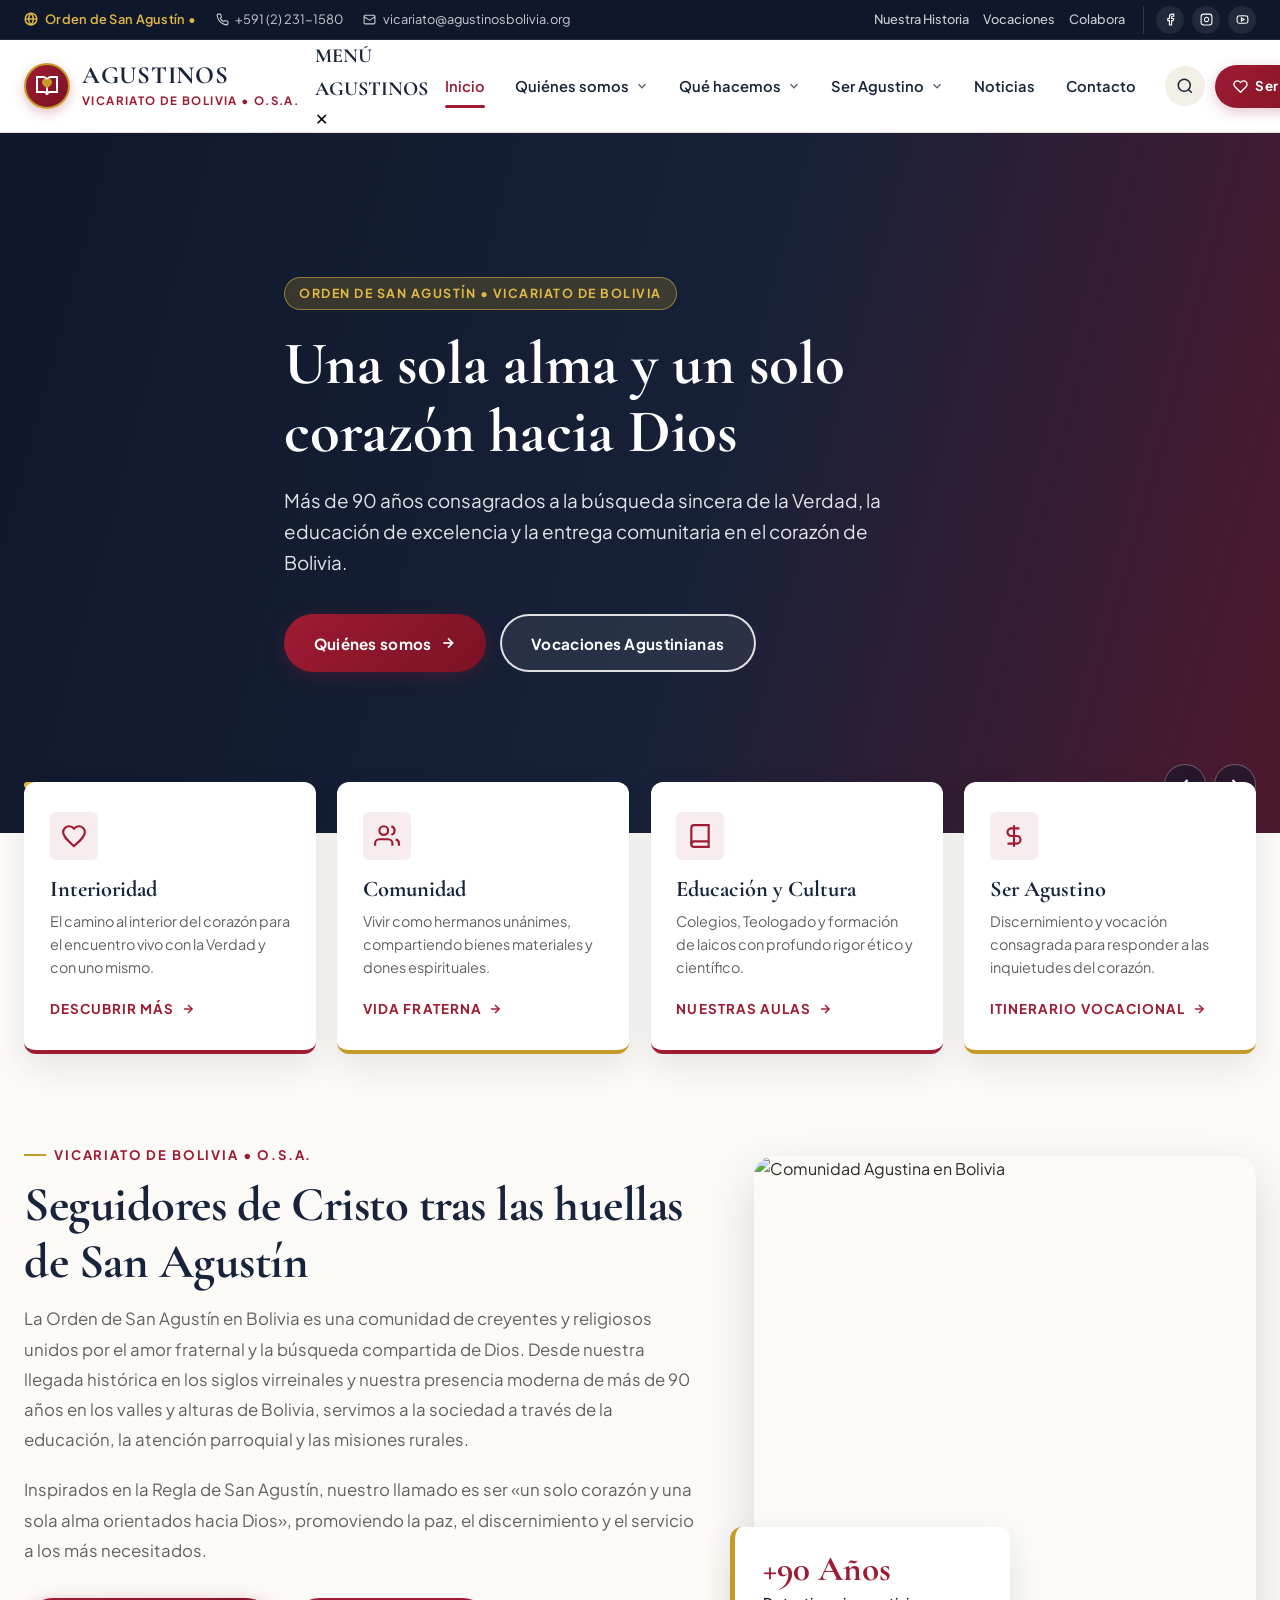
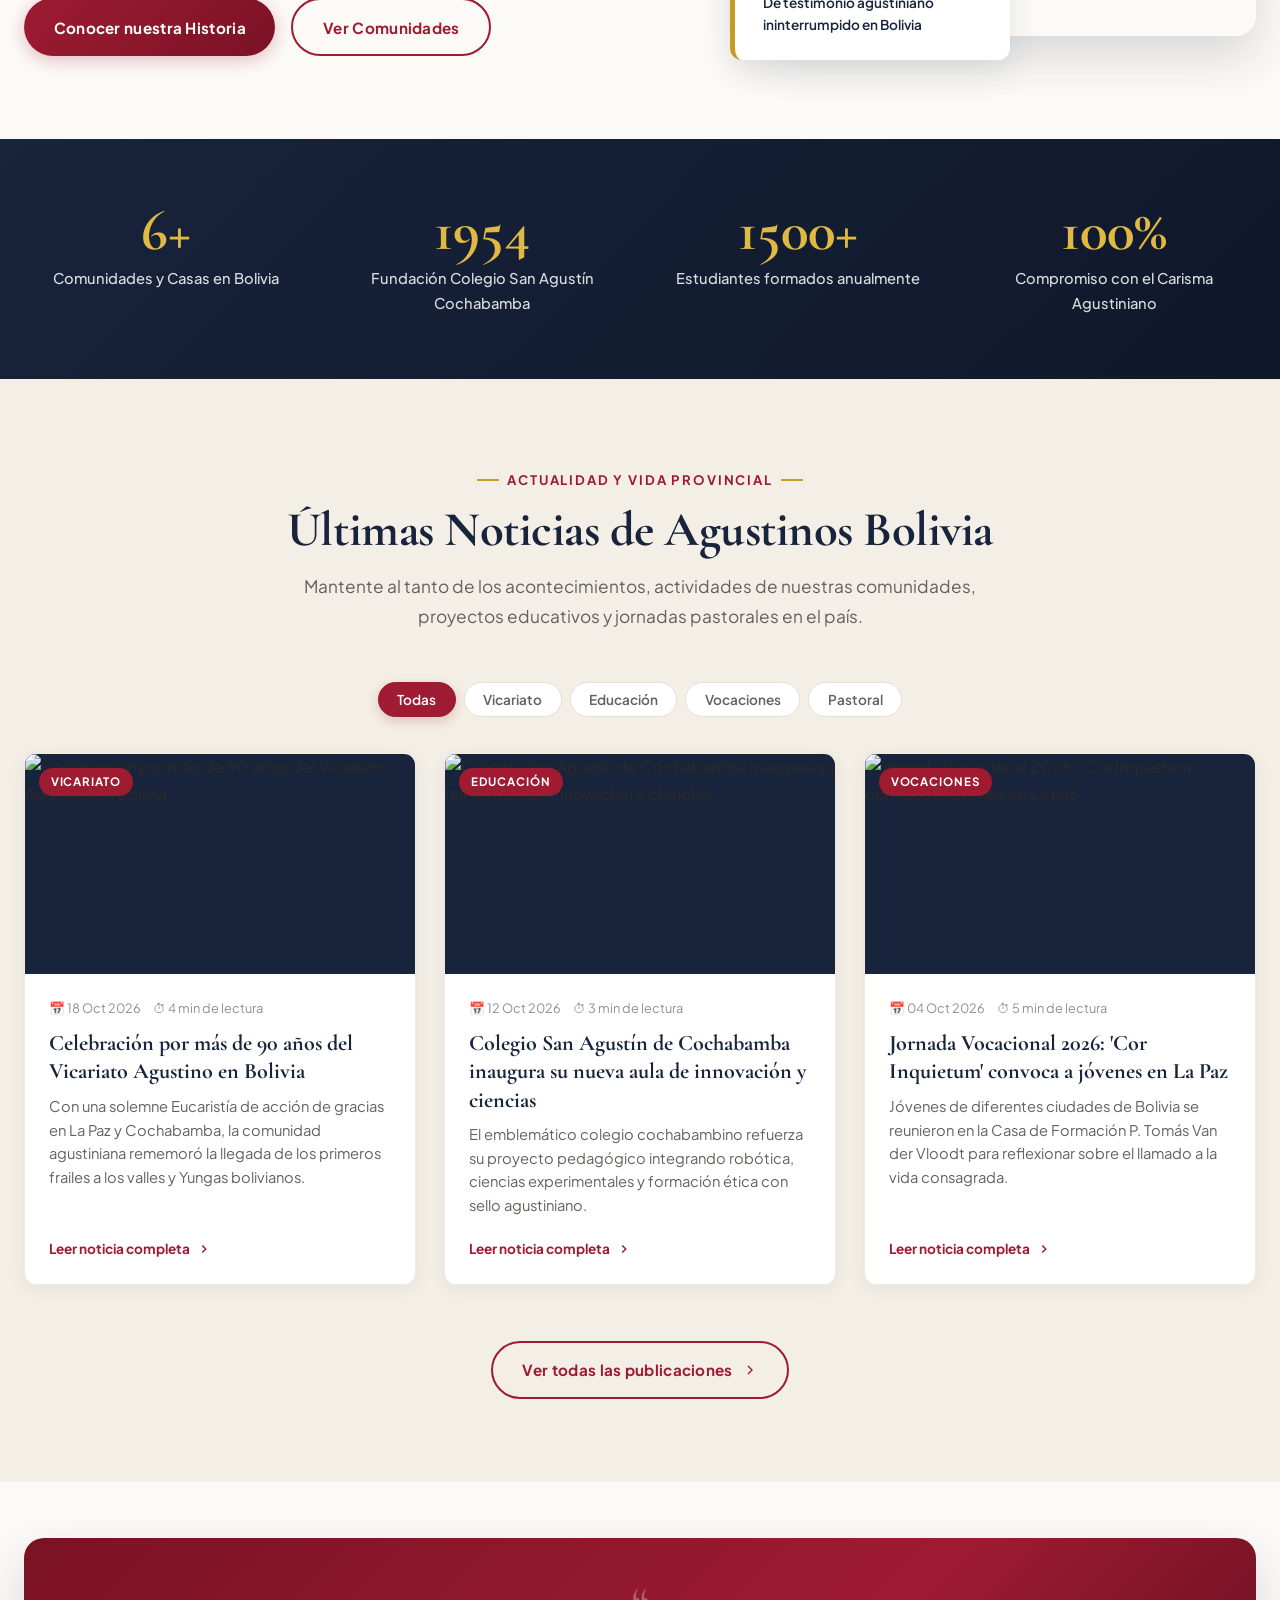
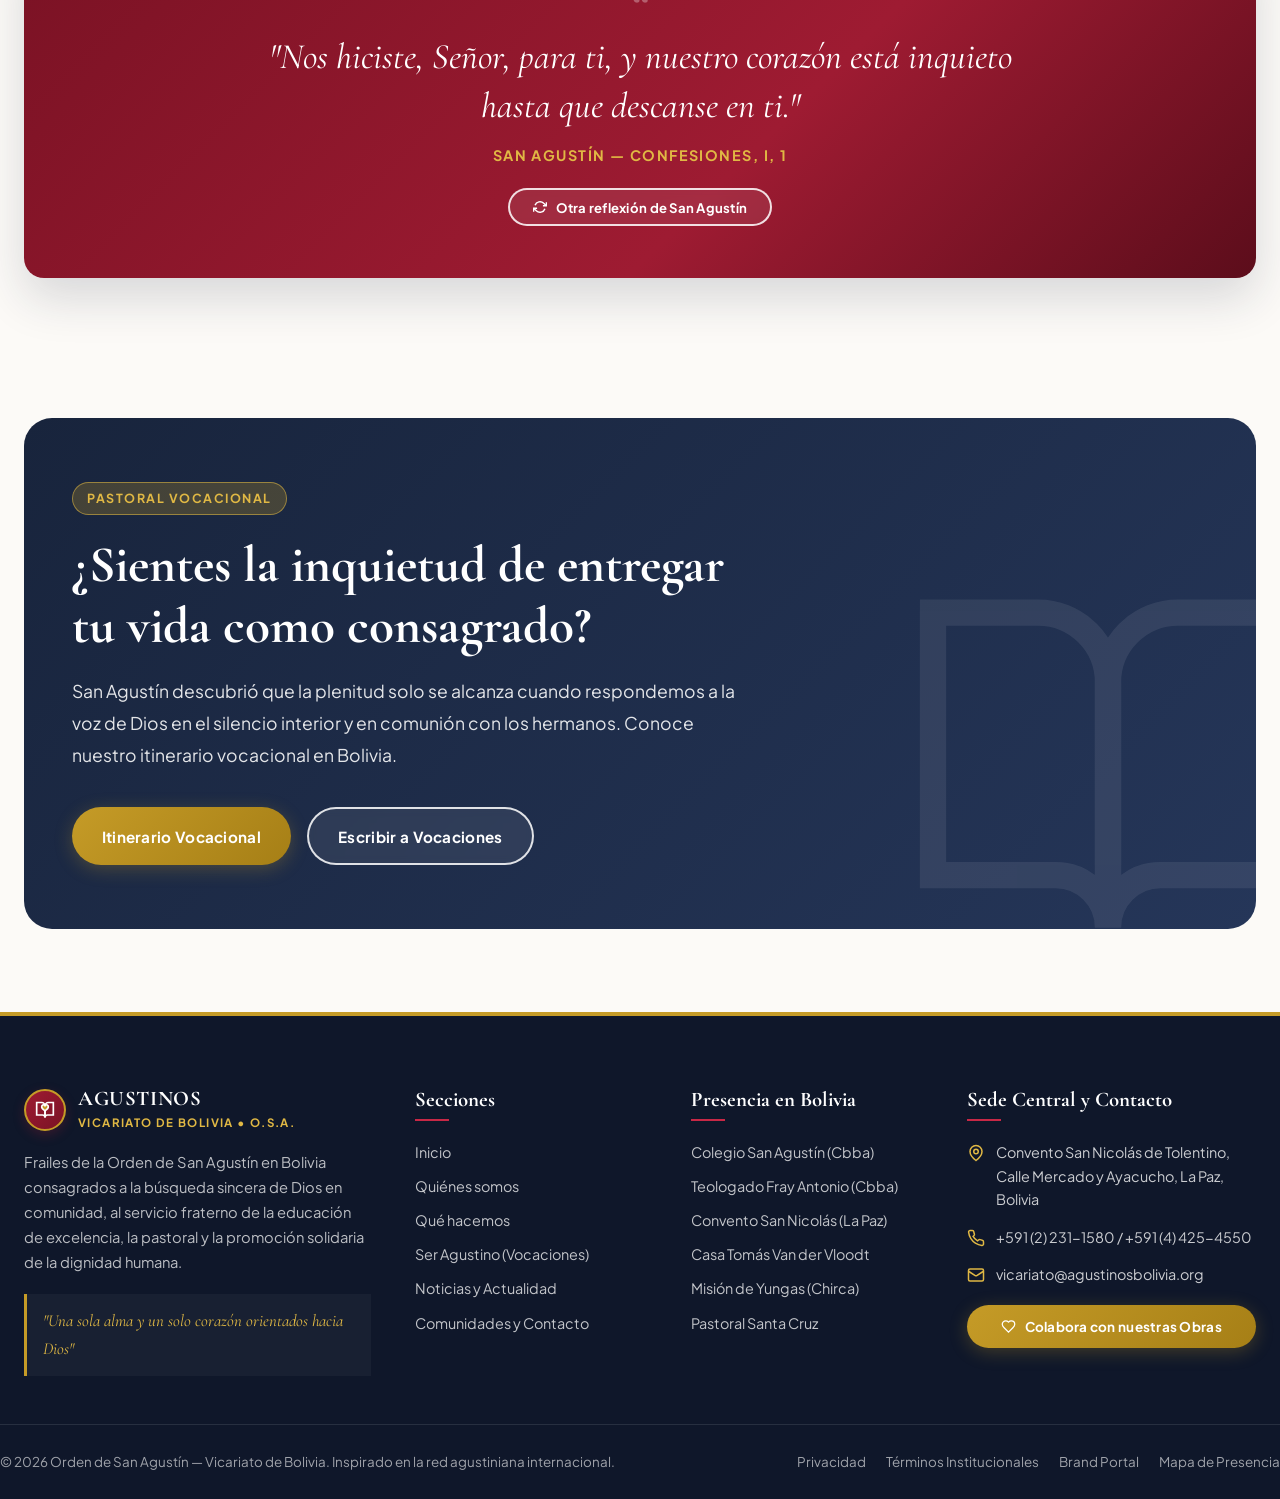
==== commit 520227e8: "responsividad2" ====
--- a/index.html
+++ b/index.html
@@ -270,7 +270,7 @@
          ========================================================================== -->
     <section class="section-padding">
       <div class="container">
-        <div style="background: linear-gradient(135deg, var(--clr-navy) 0%, var(--clr-navy-light) 100%); border-radius: var(--radius-xl); padding: 4.5rem 3rem; color: var(--clr-white); position: relative; overflow: hidden;" class="reveal">
+        <div style="background: linear-gradient(135deg, var(--clr-navy) 0%, var(--clr-navy-light) 100%); border-radius: var(--radius-xl); padding: clamp(2.5rem, 5vw, 4.5rem) clamp(1.25rem, 4vw, 3rem); color: var(--clr-white); position: relative; overflow: hidden;" class="reveal">
           <div style="position: absolute; right: -5%; bottom: -10%; opacity: 0.08; width: 420px; height: 420px;">
             <svg viewBox="0 0 24 24" fill="none" stroke="#FFFFFF" stroke-width="1.5">
               <path d="M2 3h6a4 4 0 0 1 4 4v14a3 3 0 0 0-3-3H2z"/>
--- a/css/variables.css
+++ b/css/variables.css
@@ -70,6 +70,9 @@
   scroll-behavior: smooth;
   font-size: 16px;
   -webkit-text-size-adjust: 100%;
+  width: 100%;
+  max-width: 100%;
+  overflow-x: hidden;
 }
 
 body {
@@ -77,9 +80,10 @@
   color: var(--clr-text);
   background-color: var(--clr-bg);
   line-height: 1.65;
+  width: 100%;
+  max-width: 100%;
   overflow-x: hidden;
   position: relative;
-  width: 100%;
   -webkit-font-smoothing: antialiased;
 }
 
--- a/css/layout.css
+++ b/css/layout.css
@@ -386,14 +386,14 @@
   backdrop-filter: blur(4px);
   -webkit-backdrop-filter: blur(4px);
   z-index: 1040;
+  display: none;
   opacity: 0;
-  visibility: hidden;
-  transition: all var(--transition-base);
+  transition: opacity var(--transition-base);
 }
 
 .mobile-nav-backdrop.show {
+  display: block;
   opacity: 1;
-  visibility: visible;
 }
 
 /* ==========================================================================
@@ -406,16 +406,17 @@
   backdrop-filter: blur(8px);
   -webkit-backdrop-filter: blur(8px);
   z-index: 2000;
-  display: flex;
+  display: none;
   align-items: flex-start;
   justify-content: center;
   padding: clamp(3.5rem, 8vh, 6rem) 1rem 1.5rem;
   opacity: 0;
   visibility: hidden;
-  transition: all var(--transition-base);
+  transition: opacity var(--transition-base);
 }
 
 .search-overlay.open {
+  display: flex;
   opacity: 1;
   visibility: visible;
 }
@@ -639,25 +640,37 @@
     top: 0;
     right: 0;
     bottom: 0;
-    width: min(340px, 86vw);
+    width: min(320px, 85vw);
+    max-width: 100%;
     background: var(--clr-surface);
     flex-direction: column;
     align-items: stretch;
-    padding: 1.75rem 1.25rem 2.5rem;
+    padding: 1.5rem 1.25rem 2.5rem;
     box-shadow: -8px 0 32px rgba(15, 23, 42, 0.28);
     overflow-y: auto;
     -webkit-overflow-scrolling: touch;
+    z-index: 1050;
+    display: none; /* Crucial: no genera overflow horizontal cuando está cerrado */
+    transform: translateX(100%);
     opacity: 0;
-    visibility: hidden;
-    transform: translateX(100%);
-    transition: transform var(--transition-base), opacity var(--transition-base), visibility var(--transition-base);
-    z-index: 1050;
   }
 
   .main-nav.mobile-open {
+    display: flex;
+    transform: translateX(0);
     opacity: 1;
-    visibility: visible;
-    transform: translateX(0);
+    animation: drawerSlideIn 0.28s cubic-bezier(0.2, 0.8, 0.2, 1) forwards;
+  }
+
+  @keyframes drawerSlideIn {
+    from {
+      transform: translateX(100%);
+      opacity: 0;
+    }
+    to {
+      transform: translateX(0);
+      opacity: 1;
+    }
   }
 
   /* Encabezado dentro del menú móvil */
--- a/css/components.css
+++ b/css/components.css
@@ -437,16 +437,17 @@
   backdrop-filter: blur(6px);
   -webkit-backdrop-filter: blur(6px);
   z-index: 2100;
-  display: flex;
+  display: none; /* Asegura que no cause overflow ni bloquee toques */
   align-items: center;
   justify-content: center;
   padding: clamp(0.75rem, 3vw, 1.5rem);
   opacity: 0;
   visibility: hidden;
-  transition: all var(--transition-base);
+  transition: opacity var(--transition-base);
 }
 
 .content-modal-backdrop.open {
+  display: flex;
   opacity: 1;
   visibility: visible;
 }
@@ -572,15 +573,18 @@
   border-left: 4px solid var(--clr-gold);
   box-shadow: var(--shadow-lg);
   z-index: 3000;
-  transform: translateY(120%);
-  opacity: 0;
-  transition: all var(--transition-base);
+  display: none;
   font-size: 0.92rem;
 }
 
 .toast-notification.show {
-  transform: translateY(0);
-  opacity: 1;
+  display: block;
+  animation: toastFadeIn 0.3s ease forwards;
+}
+
+@keyframes toastFadeIn {
+  from { opacity: 0; transform: translateY(16px); }
+  to { opacity: 1; transform: translateY(0); }
 }
 
 /* ==========================================================================
--- a/css/pages.css
+++ b/css/pages.css
@@ -316,6 +316,27 @@
 /* ==========================================================================
    MEDIA QUERIES ESPECÍFICAS DE PÁGINAS
    ========================================================================== */
+.news-filter-box {
+  background: var(--clr-surface);
+  padding: clamp(1rem, 2.5vw, 1.5rem);
+  border-radius: var(--radius-lg);
+  box-shadow: var(--shadow-sm);
+  margin-bottom: 2.5rem;
+  display: flex;
+  align-items: center;
+  justify-content: space-between;
+  gap: 1rem;
+  flex-wrap: wrap;
+  width: 100%;
+}
+
+.news-search-wrap {
+  position: relative;
+  flex: 1;
+  min-width: min(220px, 100%);
+  max-width: 380px;
+}
+
 @media (max-width: 1024px) {
   .communities-grid,
   .saints-grid {
@@ -333,6 +354,17 @@
   .saints-grid,
   .form-grid {
     grid-template-columns: 1fr;
+  }
+
+  .news-filter-box {
+    flex-direction: column;
+    align-items: stretch;
+    padding: 1rem;
+  }
+
+  .news-search-wrap {
+    width: 100%;
+    max-width: 100%;
   }
 
   /* El badge flotante "+90 Años" se adapta sin salirse en pantallas pequeñas */
